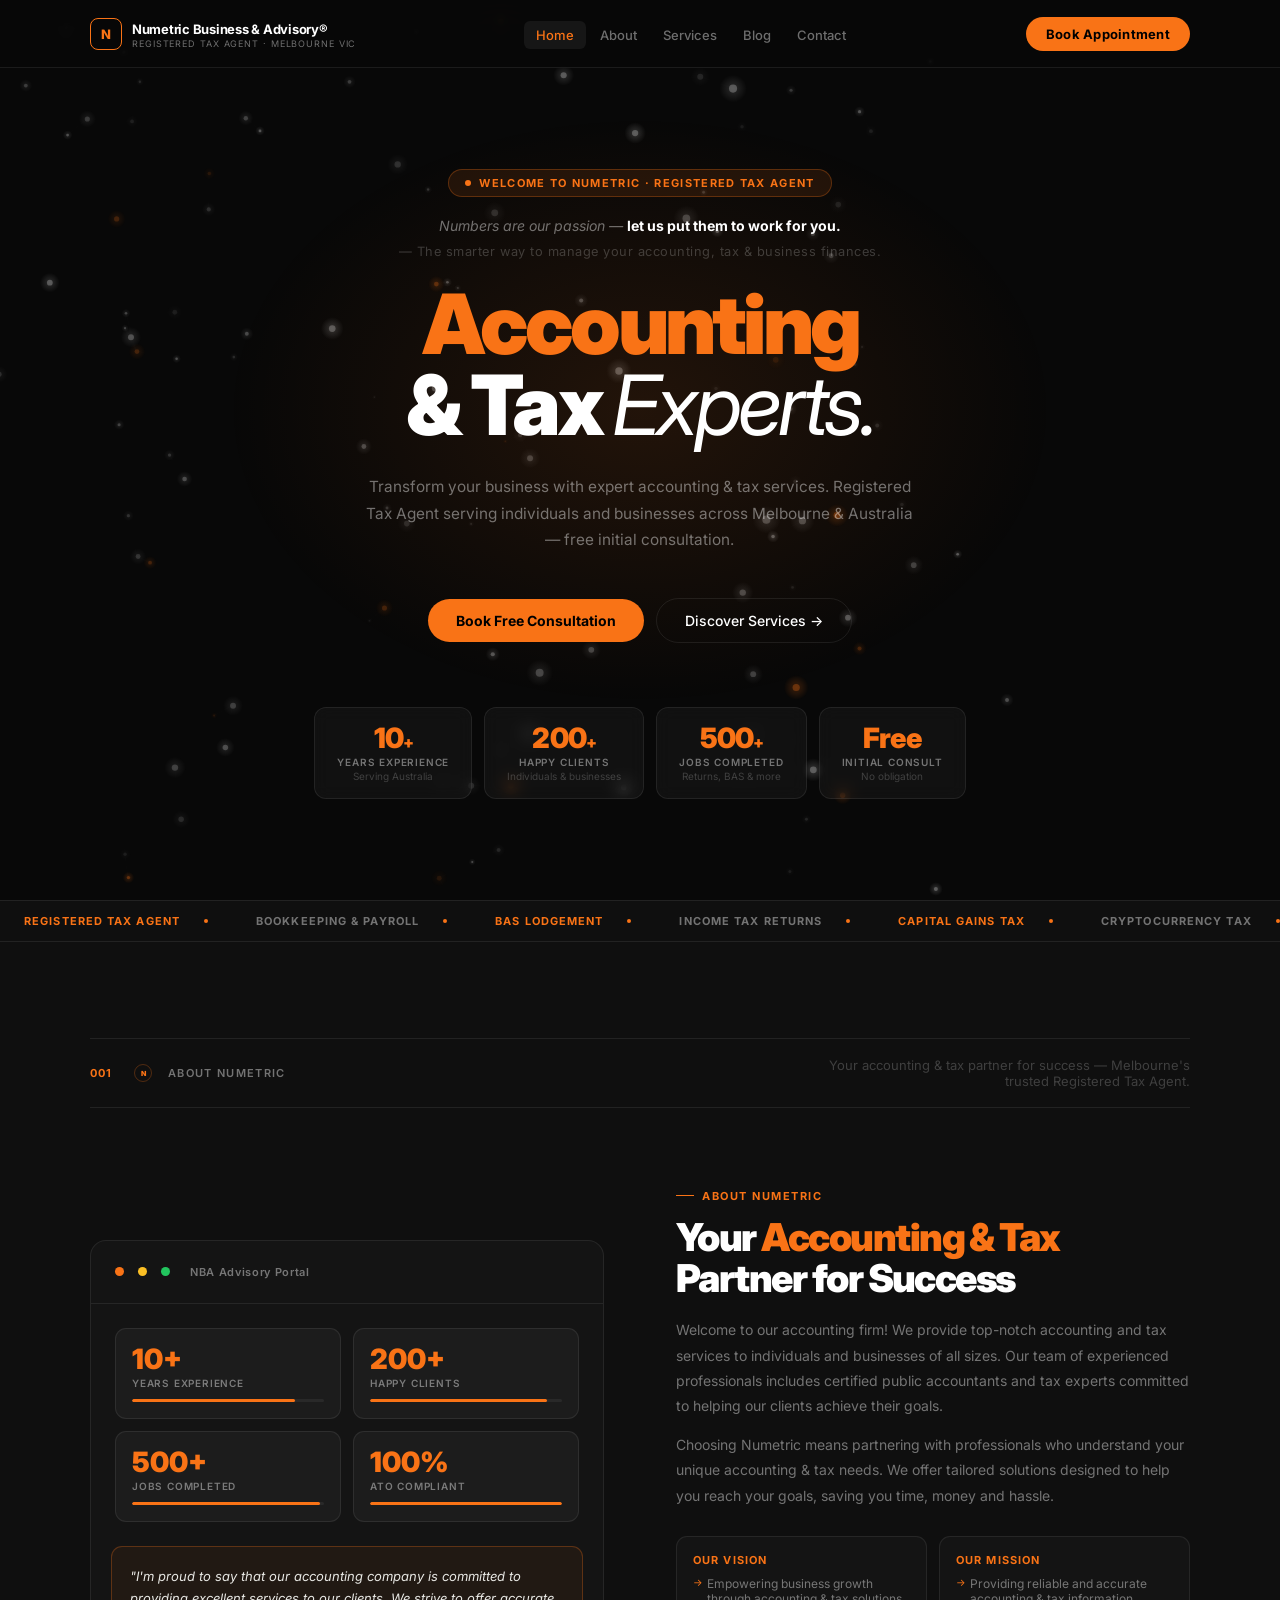
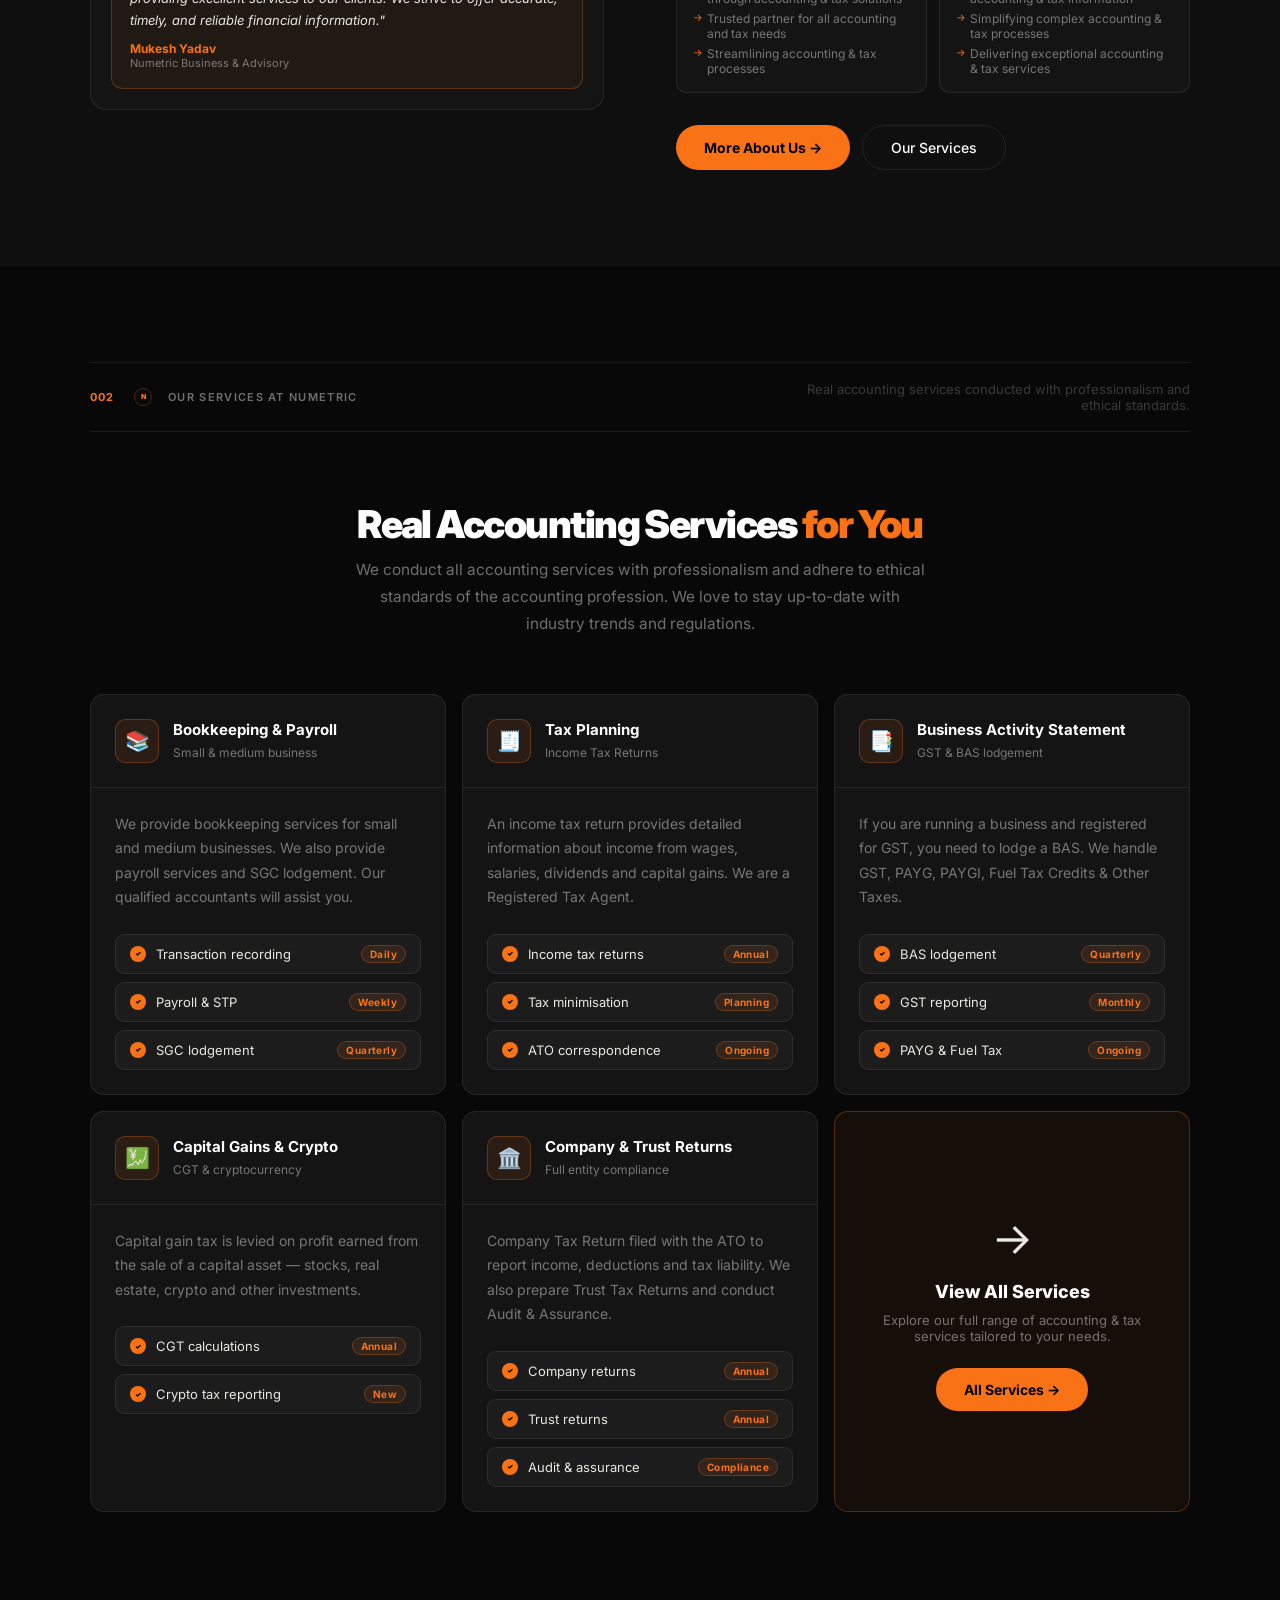
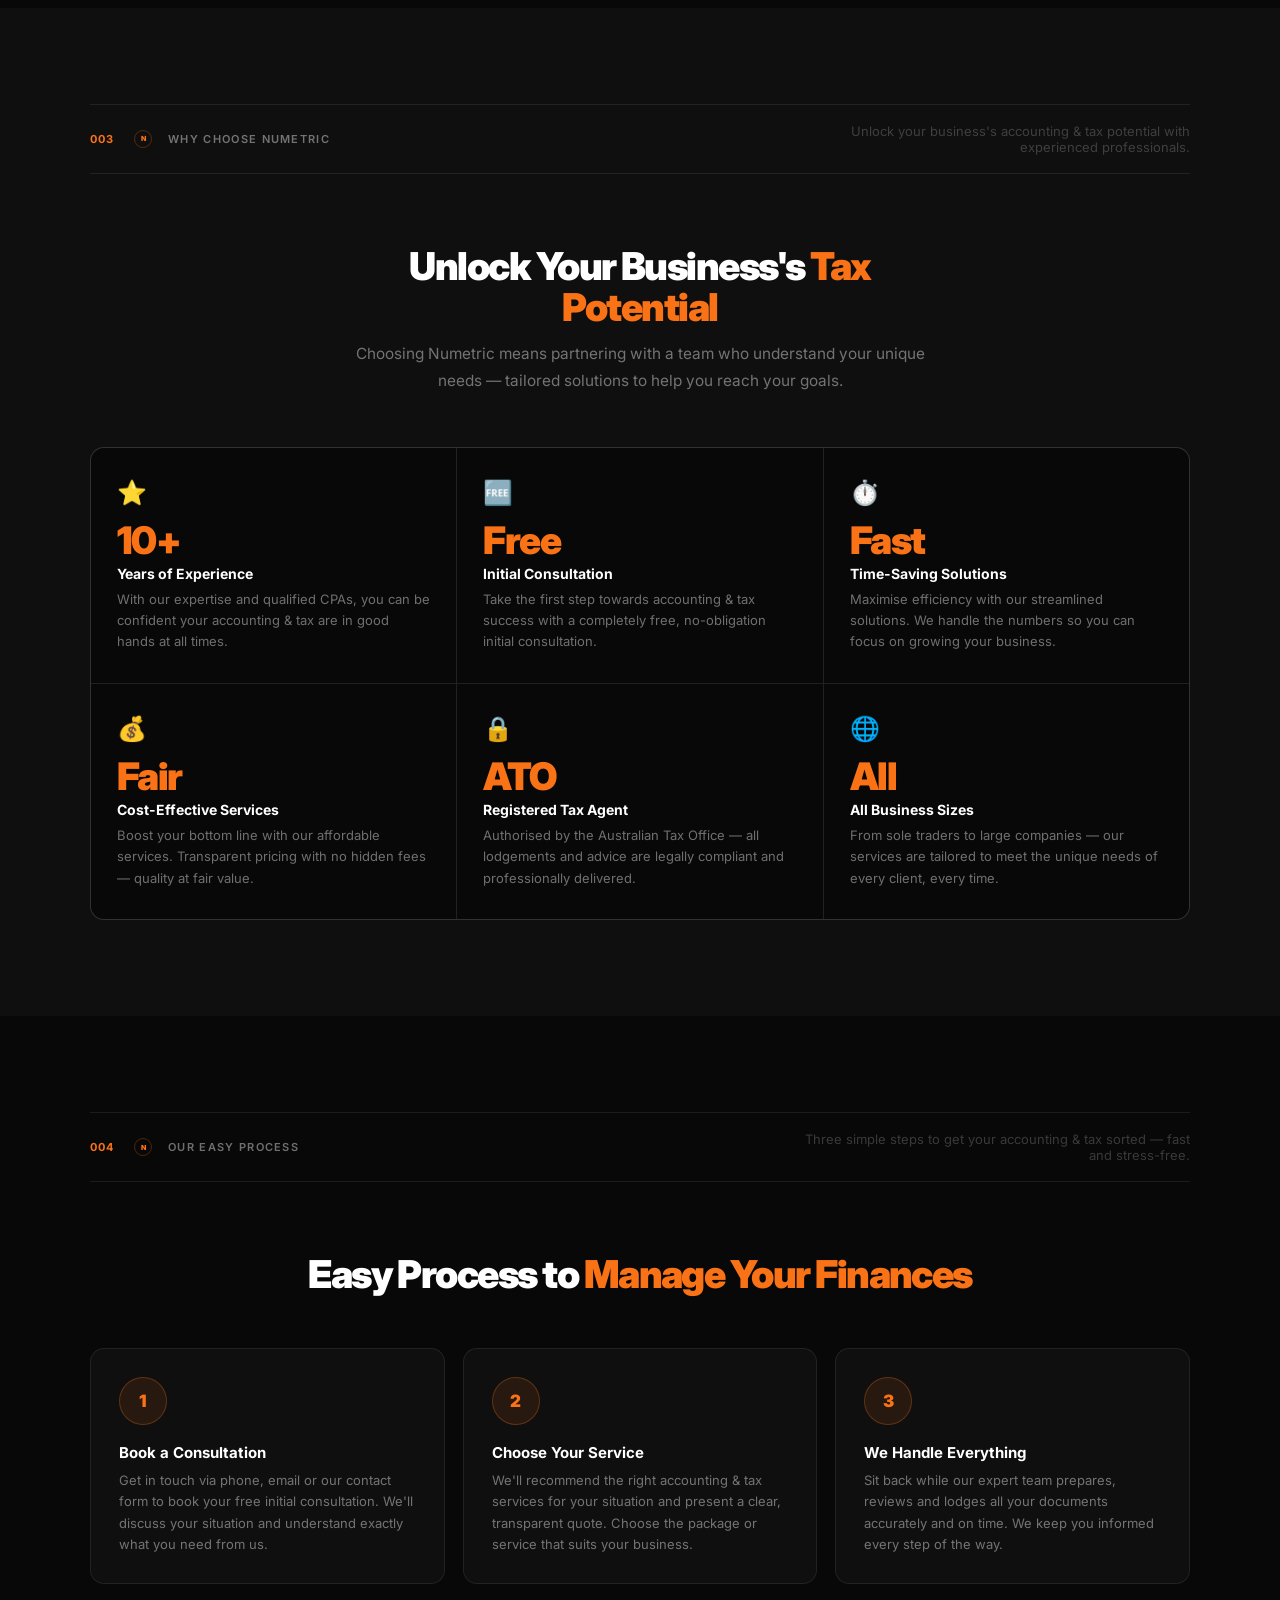
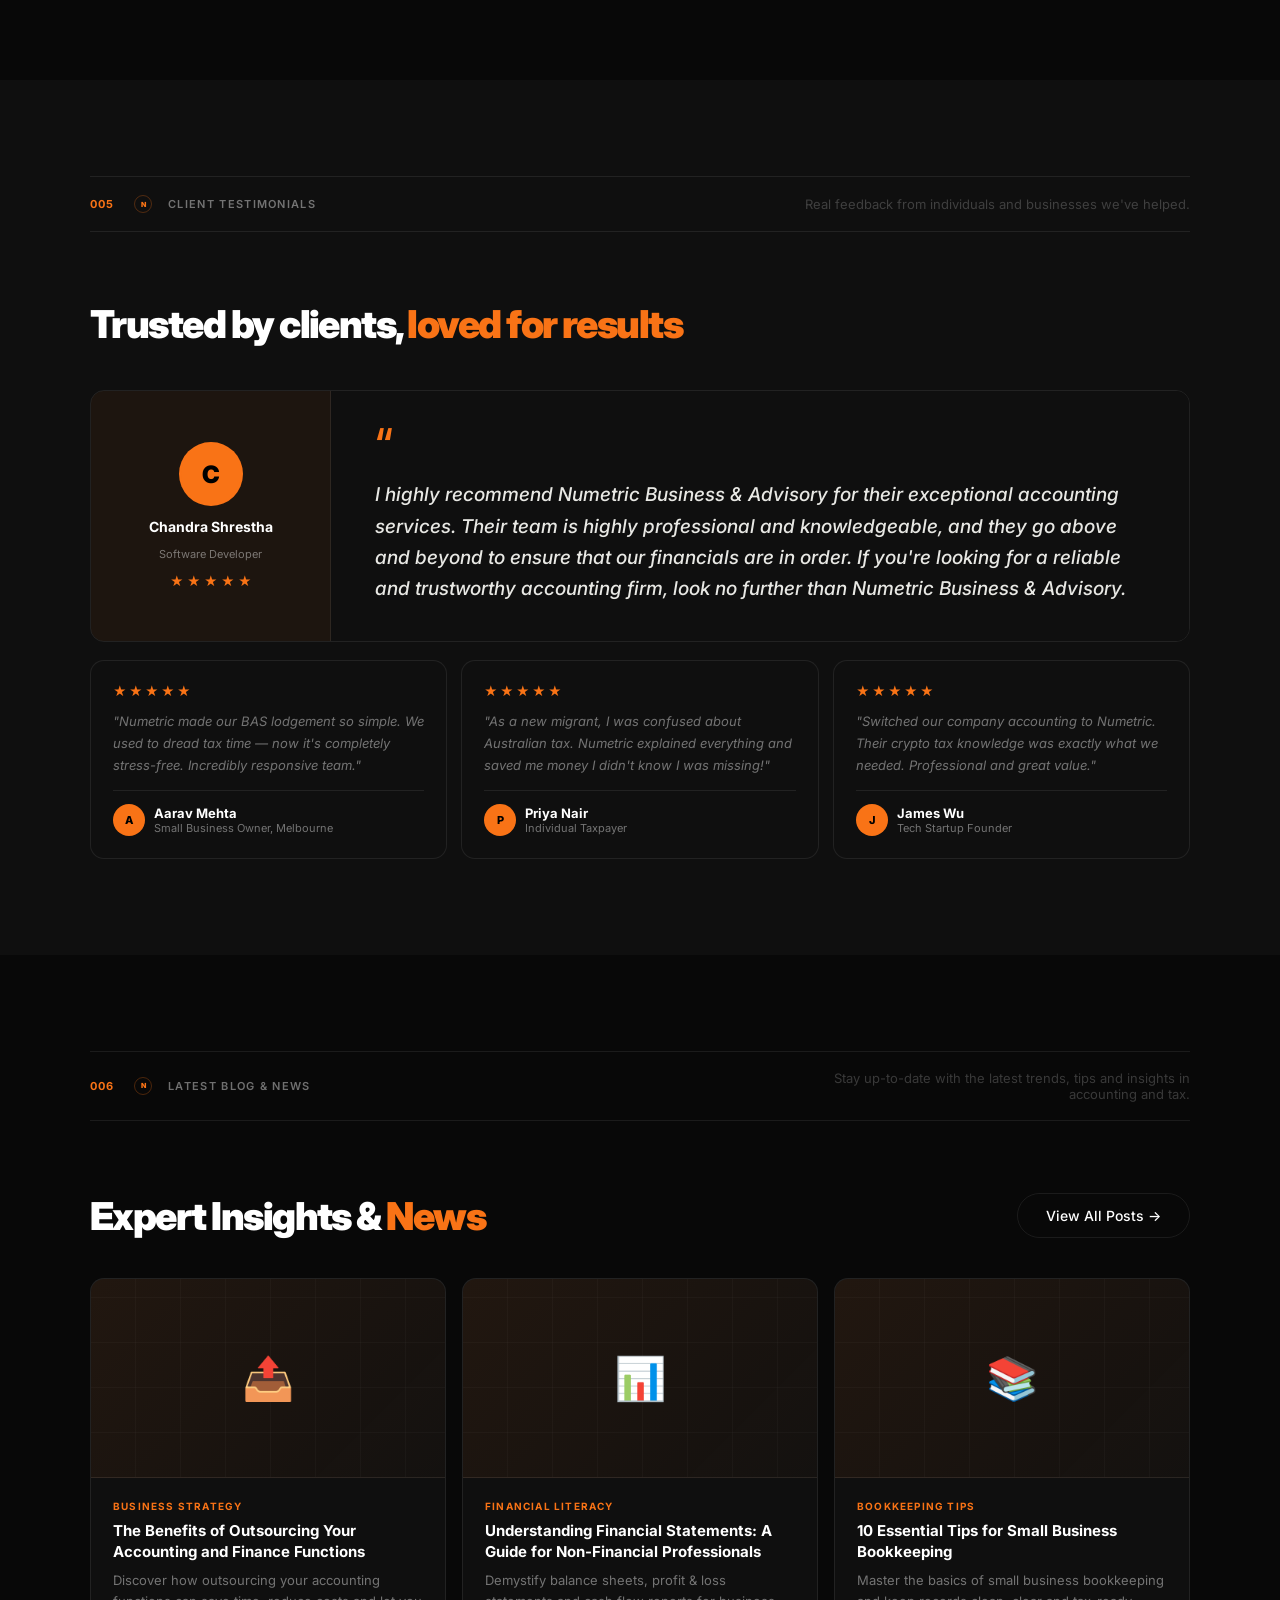
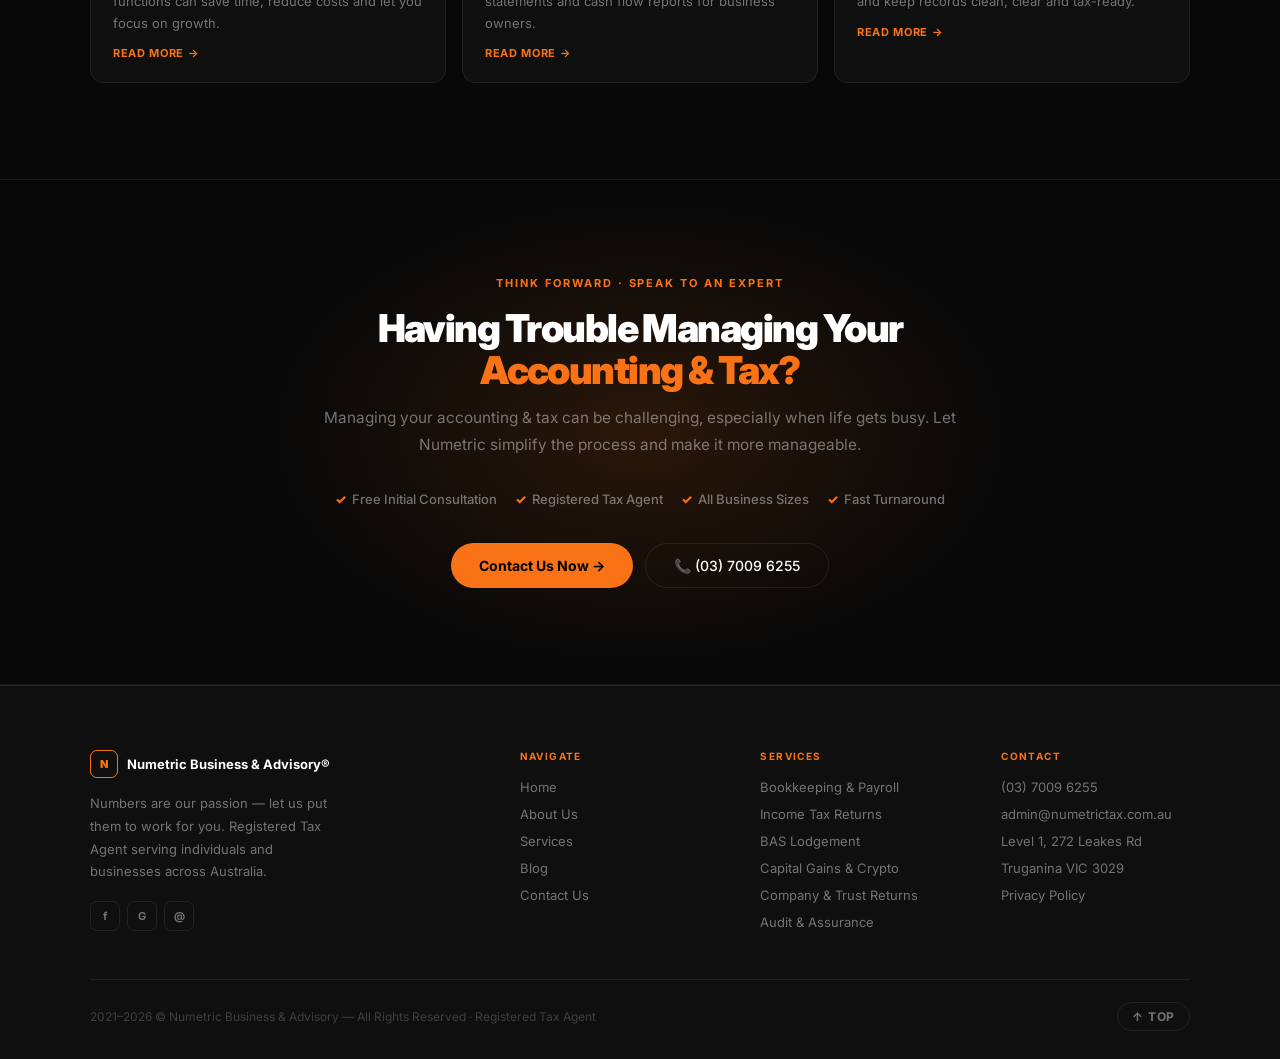
==== index.html @ 1e107b5d "Add files via upload" ====
<!DOCTYPE html>
<html lang="en">
<head>
<meta charset="UTF-8"><meta name="viewport" content="width=device-width, initial-scale=1.0">
<title>NBA — Numetric Business & Advisory | Accounting & Tax Experts Melbourne</title>
<meta name="description" content="Numetric Business & Advisory — Registered Tax Agent providing expert accounting, tax planning, bookkeeping, BAS and more. Free consultation. Truganina VIC.">
<link rel="preconnect" href="https://fonts.googleapis.com">
<link href="https://fonts.googleapis.com/css2?family=Inter:ital,wght@0,300;0,400;0,500;0,600;0,700;0,800;0,900;1,400&display=swap" rel="stylesheet">
<link rel="stylesheet" href="_shared.css">
</head>
<body>
<canvas id="dna"></canvas>

<!-- NAV -->
<nav>
  <div class="nav-w">
    <a href="index.html" class="n-logo">
      <div class="n-mark">N</div>
      <div><span class="n-name">Numetric Business & Advisory®</span><span class="n-sub">Registered Tax Agent · Melbourne VIC</span></div>
    </a>
    <ul class="n-links">
      <li><a href="index.html" class="active">Home</a></li>
      <li><a href="about.html">About</a></li>
      <li><a href="services.html">Services</a></li>
      <li><a href="blog.html">Blog</a></li>
      <li><a href="contact.html">Contact</a></li>
    </ul>
    <a href="contact.html" class="btn-n">Book Appointment</a>
    <button class="hbg" id="hbg" aria-label="Menu"><span></span><span></span><span></span></button>
  </div>
</nav>

<!-- MOBILE NAV -->
<div class="mob" id="mob">
  <button class="mob-x" id="mob-x">✕</button>
  <a href="index.html" onclick="closeMob()">Home</a>
  <a href="about.html" onclick="closeMob()">About</a>
  <a href="services.html" onclick="closeMob()">Services</a>
  <a href="blog.html" onclick="closeMob()">Blog</a>
  <a href="contact.html" onclick="closeMob()">Contact</a>
</div>

<!-- HERO -->
<section style="min-height:100vh;display:flex;flex-direction:column;justify-content:center;padding:calc(var(--nav-h) + 72px) 0 72px;position:relative;overflow:hidden">
  <div style="position:absolute;top:10%;left:50%;transform:translateX(-50%);width:900px;height:640px;background:radial-gradient(ellipse,rgba(249,115,22,.11) 0%,transparent 65%);pointer-events:none;z-index:1"></div>
  <div class="wrap" style="text-align:center;z-index:2">
    <div class="sr" style="margin-bottom:20px">
      <span style="display:inline-flex;align-items:center;gap:8px;background:rgba(249,115,22,.1);border:1px solid var(--border-o);border-radius:999px;padding:6px 16px;font-size:11px;font-weight:700;letter-spacing:.12em;text-transform:uppercase;color:var(--orange)">
        <span style="width:6px;height:6px;border-radius:50%;background:var(--orange);display:block"></span>
        Welcome to Numetric · Registered Tax Agent
      </span>
    </div>
    <p class="sr d1" style="font-size:clamp(13px,1.1vw,16px);color:var(--muted);font-style:italic;margin-bottom:10px">Numbers are our passion —&nbsp;<strong style="color:var(--white);font-style:normal">let us put them to work for you.</strong></p>
    <p class="sr d1" style="font-size:clamp(12px,1vw,14px);color:var(--muted2);margin-bottom:24px;letter-spacing:.04em">— The smarter way to manage your accounting, tax &amp; business finances.</p>
    <h1 class="h1 sr d2" style="margin-bottom:28px">
      <span class="o">Accounting</span><br>
      &amp; Tax <span class="i">Experts.</span>
    </h1>
    <p class="lead sr d3" style="max-width:560px;margin:0 auto 44px">Transform your business with expert accounting &amp; tax services. Registered Tax Agent serving individuals and businesses across Melbourne &amp; Australia — free initial consultation.</p>
    <div class="sr d4" style="display:flex;align-items:center;justify-content:center;gap:12px;flex-wrap:wrap;margin-bottom:64px">
      <a href="contact.html" class="btn-o">Book Free Consultation</a>
      <a href="services.html" class="btn-g">Discover Services →</a>
    </div>
    <!-- stat pills -->
    <div class="sr d5" style="display:flex;justify-content:center;gap:12px;flex-wrap:wrap">
      <div style="background:rgba(255,255,255,.04);border:1px solid var(--border);border-radius:12px;padding:16px 22px;backdrop-filter:blur(8px)">
        <div style="font-size:28px;font-weight:900;color:var(--orange);line-height:1;margin-bottom:4px;letter-spacing:-.03em">10<span style="font-size:16px">+</span></div>
        <div style="font-size:10px;font-weight:600;color:var(--muted);text-transform:uppercase;letter-spacing:.08em">Years Experience</div>
        <div style="font-size:10px;color:var(--muted2);margin-top:2px">Serving Australia</div>
      </div>
      <div style="background:rgba(255,255,255,.04);border:1px solid var(--border);border-radius:12px;padding:16px 22px;backdrop-filter:blur(8px)">
        <div style="font-size:28px;font-weight:900;color:var(--orange);line-height:1;margin-bottom:4px;letter-spacing:-.03em">200<span style="font-size:16px">+</span></div>
        <div style="font-size:10px;font-weight:600;color:var(--muted);text-transform:uppercase;letter-spacing:.08em">Happy Clients</div>
        <div style="font-size:10px;color:var(--muted2);margin-top:2px">Individuals &amp; businesses</div>
      </div>
      <div style="background:rgba(255,255,255,.04);border:1px solid var(--border);border-radius:12px;padding:16px 22px;backdrop-filter:blur(8px)">
        <div style="font-size:28px;font-weight:900;color:var(--orange);line-height:1;margin-bottom:4px;letter-spacing:-.03em">500<span style="font-size:16px">+</span></div>
        <div style="font-size:10px;font-weight:600;color:var(--muted);text-transform:uppercase;letter-spacing:.08em">Jobs Completed</div>
        <div style="font-size:10px;color:var(--muted2);margin-top:2px">Returns, BAS &amp; more</div>
      </div>
      <div style="background:rgba(255,255,255,.04);border:1px solid var(--border);border-radius:12px;padding:16px 22px;backdrop-filter:blur(8px)">
        <div style="font-size:28px;font-weight:900;color:var(--orange);line-height:1;margin-bottom:4px;letter-spacing:-.03em">Free</div>
        <div style="font-size:10px;font-weight:600;color:var(--muted);text-transform:uppercase;letter-spacing:.08em">Initial Consult</div>
        <div style="font-size:10px;color:var(--muted2);margin-top:2px">No obligation</div>
      </div>
    </div>
  </div>
</section>

<!-- TICKER -->
<div class="ticker">
  <div class="t-track">
    <span class="t-item o">Registered Tax Agent<div class="t-dot"></div></span>
    <span class="t-item">Bookkeeping &amp; Payroll<div class="t-dot"></div></span>
    <span class="t-item o">BAS Lodgement<div class="t-dot"></div></span>
    <span class="t-item">Income Tax Returns<div class="t-dot"></div></span>
    <span class="t-item o">Capital Gains Tax<div class="t-dot"></div></span>
    <span class="t-item">Cryptocurrency Tax<div class="t-dot"></div></span>
    <span class="t-item o">Company Returns<div class="t-dot"></div></span>
    <span class="t-item">Trust Returns<div class="t-dot"></div></span>
    <span class="t-item o">Audit &amp; Assurance<div class="t-dot"></div></span>
    <span class="t-item">Free Consultation<div class="t-dot"></div></span>
    <span class="t-item o">Registered Tax Agent<div class="t-dot"></div></span>
    <span class="t-item">Bookkeeping &amp; Payroll<div class="t-dot"></div></span>
    <span class="t-item o">BAS Lodgement<div class="t-dot"></div></span>
    <span class="t-item">Income Tax Returns<div class="t-dot"></div></span>
    <span class="t-item o">Capital Gains Tax<div class="t-dot"></div></span>
    <span class="t-item">Cryptocurrency Tax<div class="t-dot"></div></span>
    <span class="t-item o">Company Returns<div class="t-dot"></div></span>
    <span class="t-item">Trust Returns<div class="t-dot"></div></span>
    <span class="t-item o">Audit &amp; Assurance<div class="t-dot"></div></span>
    <span class="t-item">Free Consultation<div class="t-dot"></div></span>
  </div>
</div>

<!-- ABOUT SNAPSHOT -->
<section id="about" style="background:var(--bg2)">
  <div class="wrap">
    <div class="sdiv sr">
      <span class="sdiv-num">001</span><div class="sdiv-dot"></div>
      <span class="sdiv-t">About Numetric</span>
      <span class="sdiv-s">Your accounting &amp; tax partner for success — Melbourne's trusted Registered Tax Agent.</span>
    </div>
    <div style="display:grid;grid-template-columns:1fr 1fr;gap:72px;align-items:center">
      <!-- visual -->
      <div class="sr-l">
        <div style="background:var(--bg3);border:1px solid var(--border);border-radius:16px;overflow:hidden">
          <div style="padding:24px;border-bottom:1px solid var(--border);display:flex;align-items:center;gap:10px">
            <div style="width:9px;height:9px;border-radius:50%;background:#f97316"></div>
            <div style="width:9px;height:9px;border-radius:50%;background:#fbbf24;margin-left:4px"></div>
            <div style="width:9px;height:9px;border-radius:50%;background:#22c55e;margin-left:4px"></div>
            <span style="font-size:11px;font-weight:600;color:var(--muted);margin-left:10px;letter-spacing:.06em">NBA Advisory Portal</span>
          </div>
          <div style="padding:24px;display:grid;grid-template-columns:1fr 1fr;gap:12px">
            <div style="background:var(--bg4);border:1px solid var(--border);border-radius:11px;padding:16px">
              <div style="font-size:28px;font-weight:900;color:var(--orange);line-height:1;margin-bottom:4px">10+</div>
              <div style="font-size:10px;text-transform:uppercase;letter-spacing:.08em;color:var(--muted);font-weight:600">Years Experience</div>
              <div style="height:3px;background:rgba(255,255,255,.06);border-radius:2px;margin-top:10px;overflow:hidden"><div class="kbar" data-w="85%" style="height:100%;border-radius:2px;background:var(--orange);width:0;transition:width 1.2s var(--ease)"></div></div>
            </div>
            <div style="background:var(--bg4);border:1px solid var(--border);border-radius:11px;padding:16px">
              <div style="font-size:28px;font-weight:900;color:var(--orange);line-height:1;margin-bottom:4px">200+</div>
              <div style="font-size:10px;text-transform:uppercase;letter-spacing:.08em;color:var(--muted);font-weight:600">Happy Clients</div>
              <div style="height:3px;background:rgba(255,255,255,.06);border-radius:2px;margin-top:10px;overflow:hidden"><div class="kbar" data-w="92%" style="height:100%;border-radius:2px;background:var(--orange);width:0;transition:width 1.2s var(--ease)"></div></div>
            </div>
            <div style="background:var(--bg4);border:1px solid var(--border);border-radius:11px;padding:16px">
              <div style="font-size:28px;font-weight:900;color:var(--orange);line-height:1;margin-bottom:4px">500+</div>
              <div style="font-size:10px;text-transform:uppercase;letter-spacing:.08em;color:var(--muted);font-weight:600">Jobs Completed</div>
              <div style="height:3px;background:rgba(255,255,255,.06);border-radius:2px;margin-top:10px;overflow:hidden"><div class="kbar" data-w="98%" style="height:100%;border-radius:2px;background:var(--orange);width:0;transition:width 1.2s var(--ease)"></div></div>
            </div>
            <div style="background:var(--bg4);border:1px solid var(--border);border-radius:11px;padding:16px">
              <div style="font-size:28px;font-weight:900;color:var(--orange);line-height:1;margin-bottom:4px">100%</div>
              <div style="font-size:10px;text-transform:uppercase;letter-spacing:.08em;color:var(--muted);font-weight:600">ATO Compliant</div>
              <div style="height:3px;background:rgba(255,255,255,.06);border-radius:2px;margin-top:10px;overflow:hidden"><div class="kbar" data-w="100%" style="height:100%;border-radius:2px;background:var(--orange);width:0;transition:width 1.2s var(--ease)"></div></div>
            </div>
          </div>
          <div style="margin:0 20px 20px;background:rgba(249,115,22,.06);border:1px solid var(--border-o);border-radius:11px;padding:18px">
            <p style="font-size:13px;line-height:1.7;color:var(--off);font-style:italic;margin-bottom:10px">"I'm proud to say that our accounting company is committed to providing excellent services to our clients. We strive to offer accurate, timely, and reliable financial information."</p>
            <div style="font-size:12px;font-weight:700;color:var(--orange)">Mukesh Yadav</div>
            <div style="font-size:11px;color:var(--muted)">Numetric Business &amp; Advisory</div>
          </div>
        </div>
      </div>
      <!-- text -->
      <div class="sr-r">
        <span class="ey">About Numetric</span>
        <h2 class="h2" style="margin-bottom:18px">Your <span class="o">Accounting &amp; Tax</span> Partner for Success</h2>
        <p class="body-t" style="margin-bottom:14px">Welcome to our accounting firm! We provide top-notch accounting and tax services to individuals and businesses of all sizes. Our team of experienced professionals includes certified public accountants and tax experts committed to helping our clients achieve their goals.</p>
        <p class="body-t" style="margin-bottom:28px">Choosing Numetric means partnering with professionals who understand your unique accounting &amp; tax needs. We offer tailored solutions designed to help you reach your goals, saving you time, money and hassle.</p>
        <div style="display:grid;grid-template-columns:1fr 1fr;gap:12px;margin-bottom:32px">
          <div style="background:var(--bg3);border:1px solid var(--border);border-radius:11px;padding:16px;transition:border-color .2s" onmouseover="this.style.borderColor='var(--border-o)'" onmouseout="this.style.borderColor='var(--border)'">
            <div style="font-size:11px;font-weight:700;color:var(--orange);text-transform:uppercase;letter-spacing:.1em;margin-bottom:9px">Our Vision</div>
            <ul style="list-style:none;display:flex;flex-direction:column;gap:5px">
              <li style="font-size:12px;color:var(--muted);padding-left:14px;position:relative">
                <span style="position:absolute;left:0;color:var(--orange);font-size:10px">→</span>Empowering business growth through accounting &amp; tax solutions
              </li>
              <li style="font-size:12px;color:var(--muted);padding-left:14px;position:relative">
                <span style="position:absolute;left:0;color:var(--orange);font-size:10px">→</span>Trusted partner for all accounting and tax needs
              </li>
              <li style="font-size:12px;color:var(--muted);padding-left:14px;position:relative">
                <span style="position:absolute;left:0;color:var(--orange);font-size:10px">→</span>Streamlining accounting &amp; tax processes
              </li>
            </ul>
          </div>
          <div style="background:var(--bg3);border:1px solid var(--border);border-radius:11px;padding:16px;transition:border-color .2s" onmouseover="this.style.borderColor='var(--border-o)'" onmouseout="this.style.borderColor='var(--border)'">
            <div style="font-size:11px;font-weight:700;color:var(--orange);text-transform:uppercase;letter-spacing:.1em;margin-bottom:9px">Our Mission</div>
            <ul style="list-style:none;display:flex;flex-direction:column;gap:5px">
              <li style="font-size:12px;color:var(--muted);padding-left:14px;position:relative">
                <span style="position:absolute;left:0;color:var(--orange);font-size:10px">→</span>Providing reliable and accurate accounting &amp; tax information
              </li>
              <li style="font-size:12px;color:var(--muted);padding-left:14px;position:relative">
                <span style="position:absolute;left:0;color:var(--orange);font-size:10px">→</span>Simplifying complex accounting &amp; tax processes
              </li>
              <li style="font-size:12px;color:var(--muted);padding-left:14px;position:relative">
                <span style="position:absolute;left:0;color:var(--orange);font-size:10px">→</span>Delivering exceptional accounting &amp; tax services
              </li>
            </ul>
          </div>
        </div>
        <div style="display:flex;gap:12px;flex-wrap:wrap">
          <a href="about.html" class="btn-o">More About Us →</a>
          <a href="services.html" class="btn-g">Our Services</a>
        </div>
      </div>
    </div>
  </div>
</section>

<!-- SERVICES SNAPSHOT -->
<section id="services">
  <div class="wrap">
    <div class="sdiv sr">
      <span class="sdiv-num">002</span><div class="sdiv-dot"></div>
      <span class="sdiv-t">Our Services at Numetric</span>
      <span class="sdiv-s">Real accounting services conducted with professionalism and ethical standards.</span>
    </div>
    <div style="text-align:center;margin-bottom:56px">
      <h2 class="h2 sr" style="margin-bottom:12px">Real Accounting Services <span class="o">for You</span></h2>
      <p class="lead sr d1" style="max-width:580px;margin:0 auto">We conduct all accounting services with professionalism and adhere to ethical standards of the accounting profession. We love to stay up-to-date with industry trends and regulations.</p>
    </div>
    <div style="display:grid;grid-template-columns:repeat(3,1fr);gap:16px">
      <div class="svc-card sr d1">
        <div class="svc-head"><div class="svc-icon">📚</div><div class="svc-htext"><h3>Bookkeeping &amp; Payroll</h3><span>Small &amp; medium business</span></div></div>
        <div class="svc-body-p">We provide bookkeeping services for small and medium businesses. We also provide payroll services and SGC lodgement. Our qualified accountants will assist you.</div>
        <div class="svc-items-p">
          <div class="si"><div class="si-chk">✓</div>Transaction recording<span class="si-tag">Daily</span></div>
          <div class="si"><div class="si-chk">✓</div>Payroll &amp; STP<span class="si-tag">Weekly</span></div>
          <div class="si"><div class="si-chk">✓</div>SGC lodgement<span class="si-tag">Quarterly</span></div>
        </div>
      </div>
      <div class="svc-card sr d2">
        <div class="svc-head"><div class="svc-icon">🧾</div><div class="svc-htext"><h3>Tax Planning</h3><span>Income Tax Returns</span></div></div>
        <div class="svc-body-p">An income tax return provides detailed information about income from wages, salaries, dividends and capital gains. We are a Registered Tax Agent.</div>
        <div class="svc-items-p">
          <div class="si"><div class="si-chk">✓</div>Income tax returns<span class="si-tag">Annual</span></div>
          <div class="si"><div class="si-chk">✓</div>Tax minimisation<span class="si-tag">Planning</span></div>
          <div class="si"><div class="si-chk">✓</div>ATO correspondence<span class="si-tag">Ongoing</span></div>
        </div>
      </div>
      <div class="svc-card sr d3">
        <div class="svc-head"><div class="svc-icon">📑</div><div class="svc-htext"><h3>Business Activity Statement</h3><span>GST &amp; BAS lodgement</span></div></div>
        <div class="svc-body-p">If you are running a business and registered for GST, you need to lodge a BAS. We handle GST, PAYG, PAYGI, Fuel Tax Credits &amp; Other Taxes.</div>
        <div class="svc-items-p">
          <div class="si"><div class="si-chk">✓</div>BAS lodgement<span class="si-tag">Quarterly</span></div>
          <div class="si"><div class="si-chk">✓</div>GST reporting<span class="si-tag">Monthly</span></div>
          <div class="si"><div class="si-chk">✓</div>PAYG &amp; Fuel Tax<span class="si-tag">Ongoing</span></div>
        </div>
      </div>
      <div class="svc-card sr d1">
        <div class="svc-head"><div class="svc-icon">💹</div><div class="svc-htext"><h3>Capital Gains &amp; Crypto</h3><span>CGT &amp; cryptocurrency</span></div></div>
        <div class="svc-body-p">Capital gain tax is levied on profit earned from the sale of a capital asset — stocks, real estate, crypto and other investments.</div>
        <div class="svc-items-p">
          <div class="si"><div class="si-chk">✓</div>CGT calculations<span class="si-tag">Annual</span></div>
          <div class="si"><div class="si-chk">✓</div>Crypto tax reporting<span class="si-tag">New</span></div>
        </div>
      </div>
      <div class="svc-card sr d2">
        <div class="svc-head"><div class="svc-icon">🏛️</div><div class="svc-htext"><h3>Company &amp; Trust Returns</h3><span>Full entity compliance</span></div></div>
        <div class="svc-body-p">Company Tax Return filed with the ATO to report income, deductions and tax liability. We also prepare Trust Tax Returns and conduct Audit &amp; Assurance.</div>
        <div class="svc-items-p">
          <div class="si"><div class="si-chk">✓</div>Company returns<span class="si-tag">Annual</span></div>
          <div class="si"><div class="si-chk">✓</div>Trust returns<span class="si-tag">Annual</span></div>
          <div class="si"><div class="si-chk">✓</div>Audit &amp; assurance<span class="si-tag">Compliance</span></div>
        </div>
      </div>
      <div class="svc-card sr d3" style="display:flex;flex-direction:column;align-items:center;justify-content:center;padding:36px;text-align:center;background:rgba(249,115,22,.06);border-color:var(--border-o)">
        <div style="font-size:44px;margin-bottom:16px">→</div>
        <h3 style="font-size:18px;font-weight:800;color:var(--white);margin-bottom:10px">View All Services</h3>
        <p style="font-size:13px;color:var(--muted);margin-bottom:24px">Explore our full range of accounting &amp; tax services tailored to your needs.</p>
        <a href="services.html" class="btn-o">All Services →</a>
      </div>
    </div>
  </div>
</section>

<!-- WHY CHOOSE -->
<section style="background:var(--bg2)">
  <div class="wrap">
    <div class="sdiv sr">
      <span class="sdiv-num">003</span><div class="sdiv-dot"></div>
      <span class="sdiv-t">Why Choose Numetric</span>
      <span class="sdiv-s">Unlock your business's accounting &amp; tax potential with experienced professionals.</span>
    </div>
    <div style="text-align:center;max-width:600px;margin:0 auto 52px">
      <h2 class="h2 sr" style="margin-bottom:12px">Unlock Your Business's <span class="o">Tax Potential</span></h2>
      <p class="lead sr d1">Choosing Numetric means partnering with a team who understand your unique needs — tailored solutions to help you reach your goals.</p>
    </div>
    <div class="why-grid">
      <div class="wc sr d1"><span style="font-size:24px;display:block;margin-bottom:14px">⭐</span><div class="wc-num">10+</div><div class="wc-title">Years of Experience</div><p class="wc-body">With our expertise and qualified CPAs, you can be confident your accounting &amp; tax are in good hands at all times.</p></div>
      <div class="wc sr d2"><span style="font-size:24px;display:block;margin-bottom:14px">🆓</span><div class="wc-num">Free</div><div class="wc-title">Initial Consultation</div><p class="wc-body">Take the first step towards accounting &amp; tax success with a completely free, no-obligation initial consultation.</p></div>
      <div class="wc sr d3"><span style="font-size:24px;display:block;margin-bottom:14px">⏱️</span><div class="wc-num">Fast</div><div class="wc-title">Time-Saving Solutions</div><p class="wc-body">Maximise efficiency with our streamlined solutions. We handle the numbers so you can focus on growing your business.</p></div>
      <div class="wc sr d4"><span style="font-size:24px;display:block;margin-bottom:14px">💰</span><div class="wc-num">Fair</div><div class="wc-title">Cost-Effective Services</div><p class="wc-body">Boost your bottom line with our affordable services. Transparent pricing with no hidden fees — quality at fair value.</p></div>
      <div class="wc sr d5"><span style="font-size:24px;display:block;margin-bottom:14px">🔒</span><div class="wc-num">ATO</div><div class="wc-title">Registered Tax Agent</div><p class="wc-body">Authorised by the Australian Tax Office — all lodgements and advice are legally compliant and professionally delivered.</p></div>
      <div class="wc sr d6"><span style="font-size:24px;display:block;margin-bottom:14px">🌐</span><div class="wc-num">All</div><div class="wc-title">All Business Sizes</div><p class="wc-body">From sole traders to large companies — our services are tailored to meet the unique needs of every client, every time.</p></div>
    </div>
  </div>
</section>

<!-- PROCESS -->
<section>
  <div class="wrap">
    <div class="sdiv sr">
      <span class="sdiv-num">004</span><div class="sdiv-dot"></div>
      <span class="sdiv-t">Our Easy Process</span>
      <span class="sdiv-s">Three simple steps to get your accounting &amp; tax sorted — fast and stress-free.</span>
    </div>
    <div style="text-align:center;margin-bottom:52px">
      <h2 class="h2 sr" style="margin-bottom:12px">Easy Process to <span class="o">Manage Your Finances</span></h2>
    </div>
    <div class="proc-grid">
      <div class="pc sr d1"><div class="pc-num">1</div><div class="pc-title">Book a Consultation</div><p class="pc-body">Get in touch via phone, email or our contact form to book your free initial consultation. We'll discuss your situation and understand exactly what you need from us.</p></div>
      <div class="pc sr d2"><div class="pc-num">2</div><div class="pc-title">Choose Your Service</div><p class="pc-body">We'll recommend the right accounting &amp; tax services for your situation and present a clear, transparent quote. Choose the package or service that suits your business.</p></div>
      <div class="pc sr d3"><div class="pc-num">3</div><div class="pc-title">We Handle Everything</div><p class="pc-body">Sit back while our expert team prepares, reviews and lodges all your documents accurately and on time. We keep you informed every step of the way.</p></div>
    </div>
  </div>
</section>

<!-- TESTIMONIALS -->
<section style="background:var(--bg2)">
  <div class="wrap">
    <div class="sdiv sr">
      <span class="sdiv-num">005</span><div class="sdiv-dot"></div>
      <span class="sdiv-t">Client Testimonials</span>
      <span class="sdiv-s">Real feedback from individuals and businesses we've helped.</span>
    </div>
    <h2 class="h2 sr" style="margin-bottom:44px">Trusted by clients, <span class="o">loved for results</span></h2>
    <div class="testi-feat sr">
      <div class="tf-side">
        <div class="tf-av">C</div>
        <div class="tf-name">Chandra Shrestha</div>
        <div class="tf-role">Software Developer</div>
        <div class="tf-stars"><span class="ts">★</span><span class="ts">★</span><span class="ts">★</span><span class="ts">★</span><span class="ts">★</span></div>
      </div>
      <div class="tf-body">
        <p class="tf-q">I highly recommend Numetric Business &amp; Advisory for their exceptional accounting services. Their team is highly professional and knowledgeable, and they go above and beyond to ensure that our financials are in order. If you're looking for a reliable and trustworthy accounting firm, look no further than Numetric Business &amp; Advisory.</p>
      </div>
    </div>
    <div class="tc-grid">
      <div class="tc sr d1"><div class="tc-stars"><span class="ts">★</span><span class="ts">★</span><span class="ts">★</span><span class="ts">★</span><span class="ts">★</span></div><p class="tc-q">"Numetric made our BAS lodgement so simple. We used to dread tax time — now it's completely stress-free. Incredibly responsive team."</p><div class="tc-auth"><div class="tc-av">A</div><div><div class="tc-name">Aarav Mehta</div><div class="tc-role">Small Business Owner, Melbourne</div></div></div></div>
      <div class="tc sr d2"><div class="tc-stars"><span class="ts">★</span><span class="ts">★</span><span class="ts">★</span><span class="ts">★</span><span class="ts">★</span></div><p class="tc-q">"As a new migrant, I was confused about Australian tax. Numetric explained everything and saved me money I didn't know I was missing!"</p><div class="tc-auth"><div class="tc-av">P</div><div><div class="tc-name">Priya Nair</div><div class="tc-role">Individual Taxpayer</div></div></div></div>
      <div class="tc sr d3"><div class="tc-stars"><span class="ts">★</span><span class="ts">★</span><span class="ts">★</span><span class="ts">★</span><span class="ts">★</span></div><p class="tc-q">"Switched our company accounting to Numetric. Their crypto tax knowledge was exactly what we needed. Professional and great value."</p><div class="tc-auth"><div class="tc-av">J</div><div><div class="tc-name">James Wu</div><div class="tc-role">Tech Startup Founder</div></div></div></div>
    </div>
  </div>
</section>

<!-- BLOG PREVIEW -->
<section>
  <div class="wrap">
    <div class="sdiv sr">
      <span class="sdiv-num">006</span><div class="sdiv-dot"></div>
      <span class="sdiv-t">Latest Blog &amp; News</span>
      <span class="sdiv-s">Stay up-to-date with the latest trends, tips and insights in accounting and tax.</span>
    </div>
    <div style="display:flex;justify-content:space-between;align-items:flex-end;margin-bottom:40px;flex-wrap:wrap;gap:16px">
      <h2 class="h2 sr" style="max-width:460px">Expert Insights &amp; <span class="o">News</span></h2>
      <a href="blog.html" class="btn-g sr d1">View All Posts →</a>
    </div>
    <div style="display:grid;grid-template-columns:repeat(3,1fr);gap:16px">
      <a href="https://numetrictax.com.au/the-benefits-of-outsourcing-your-accounting-and-finance-functions/" target="_blank" class="bc sr d1">
        <div class="bc-img"><span style="position:relative;z-index:1">📤</span></div>
        <div class="bc-body"><span class="bc-cat">Business Strategy</span><div class="bc-title">The Benefits of Outsourcing Your Accounting and Finance Functions</div><p class="bc-excerpt">Discover how outsourcing your accounting functions can save time, reduce costs and let you focus on growth.</p><div class="bc-link">Read more →</div></div>
      </a>
      <a href="https://numetrictax.com.au/understanding-financial-statements-a-guide-for-non-financial-professionals/" target="_blank" class="bc sr d2">
        <div class="bc-img"><span style="position:relative;z-index:1">📊</span></div>
        <div class="bc-body"><span class="bc-cat">Financial Literacy</span><div class="bc-title">Understanding Financial Statements: A Guide for Non-Financial Professionals</div><p class="bc-excerpt">Demystify balance sheets, profit &amp; loss statements and cash flow reports for business owners.</p><div class="bc-link">Read more →</div></div>
      </a>
      <a href="https://numetrictax.com.au/10-essential-tips-for-small-business-bookkeeping/" target="_blank" class="bc sr d3">
        <div class="bc-img"><span style="position:relative;z-index:1">📚</span></div>
        <div class="bc-body"><span class="bc-cat">Bookkeeping Tips</span><div class="bc-title">10 Essential Tips for Small Business Bookkeeping</div><p class="bc-excerpt">Master the basics of small business bookkeeping and keep records clean, clear and tax-ready.</p><div class="bc-link">Read more →</div></div>
      </a>
    </div>
  </div>
</section>

<!-- CTA BAND -->
<div class="cta-band">
  <div class="cta-in">
    <span class="cta-lbl sr">Think Forward · Speak to an Expert</span>
    <h2 class="h2 sr d1" style="margin-bottom:14px">Having Trouble Managing Your <span class="o">Accounting &amp; Tax?</span></h2>
    <p class="lead sr d2" style="margin-bottom:32px">Managing your accounting &amp; tax can be challenging, especially when life gets busy. Let Numetric simplify the process and make it more manageable.</p>
    <div class="cta-checks sr d3">
      <span class="cta-chk">Free Initial Consultation</span>
      <span class="cta-chk">Registered Tax Agent</span>
      <span class="cta-chk">All Business Sizes</span>
      <span class="cta-chk">Fast Turnaround</span>
    </div>
    <div class="cta-btns sr d4">
      <a href="contact.html" class="btn-o">Contact Us Now →</a>
      <a href="tel:0370096255" class="btn-g">📞 (03) 7009 6255</a>
    </div>
  </div>
</div>

<!-- FOOTER -->
<footer>
  <div class="ft-inner">
    <div class="ft-top">
      <div>
        <div class="ft-brand-row"><div class="ft-mark">N</div><div class="ft-name">Numetric Business &amp; Advisory®</div></div>
        <p class="ft-tag">Numbers are our passion — let us put them to work for you. Registered Tax Agent serving individuals and businesses across Australia.</p>
        <div class="ft-socs">
          <a href="https://facebook.com" target="_blank" class="ft-soc">f</a>
          <a href="https://google.com" target="_blank" class="ft-soc">G</a>
          <a href="mailto:admin@numetrictax.com.au" class="ft-soc">@</a>
        </div>
      </div>
      <div class="ft-col"><h5>Navigate</h5><ul>
        <li><a href="index.html">Home</a></li>
        <li><a href="about.html">About Us</a></li>
        <li><a href="services.html">Services</a></li>
        <li><a href="blog.html">Blog</a></li>
        <li><a href="contact.html">Contact Us</a></li>
      </ul></div>
      <div class="ft-col"><h5>Services</h5><ul>
        <li><a href="services.html">Bookkeeping &amp; Payroll</a></li>
        <li><a href="services.html">Income Tax Returns</a></li>
        <li><a href="services.html">BAS Lodgement</a></li>
        <li><a href="services.html">Capital Gains &amp; Crypto</a></li>
        <li><a href="services.html">Company &amp; Trust Returns</a></li>
        <li><a href="services.html">Audit &amp; Assurance</a></li>
      </ul></div>
      <div class="ft-col"><h5>Contact</h5><ul>
        <li><a href="tel:0370096255">(03) 7009 6255</a></li>
        <li><a href="mailto:admin@numetrictax.com.au">admin@numetrictax.com.au</a></li>
        <li><a href="#">Level 1, 272 Leakes Rd</a></li>
        <li><a href="#">Truganina VIC 3029</a></li>
        <li><a href="https://numetrictax.com.au/privacy-policy/" target="_blank">Privacy Policy</a></li>
      </ul></div>
    </div>
    <div class="ft-bot">
      <span class="ft-copy">2021–2026 © Numetric Business &amp; Advisory — All Rights Reserved · Registered Tax Agent</span>
      <a href="#" class="ft-top-btn">↑ TOP</a>
    </div>
  </div>
</footer>

<script src="_shared.js"></script>
</body>
</html>
---- _shared.css ----
/* ── PLATFORM® DESIGN SYSTEM ── NBA Numetric ── */
*,*::before,*::after{box-sizing:border-box;margin:0;padding:0}
html{scroll-behavior:smooth}

:root{
  --bg:#080808; --bg2:#0f0f0f; --bg3:#141414; --bg4:#1c1c1c;
  --white:#ffffff; --off:#e8e8e4;
  --orange:#f97316; --orange2:#fb923c; --orange-dk:#ea6c0a;
  --border:rgba(255,255,255,.08); --border-o:rgba(249,115,22,.28);
  --muted:rgba(255,255,255,.42); --muted2:rgba(255,255,255,.2);
  --max:1260px; --pad:80px; --nav-h:68px;
  --ease:cubic-bezier(.25,.46,.45,.94);
}

body{font-family:'Inter',system-ui,sans-serif;background:var(--bg);color:var(--off);overflow-x:hidden;-webkit-font-smoothing:antialiased}
#dna{position:fixed;inset:0;z-index:0;pointer-events:none;opacity:.5}
.wrap{max-width:var(--max);margin:0 auto;padding:0 var(--pad);position:relative;z-index:2}
section{padding:96px 0;position:relative}

/* NAV */
nav{position:fixed;top:0;left:0;right:0;z-index:1000;height:var(--nav-h);background:rgba(8,8,8,.8);backdrop-filter:blur(20px);border-bottom:1px solid var(--border);display:flex;align-items:center}
.nav-w{max-width:var(--max);margin:0 auto;padding:0 var(--pad);display:flex;align-items:center;justify-content:space-between;width:100%;gap:24px}
.n-logo{display:flex;align-items:center;gap:10px;text-decoration:none;flex-shrink:0}
.n-mark{width:32px;height:32px;border:1.5px solid var(--orange);border-radius:8px;display:flex;align-items:center;justify-content:center;font-size:13px;font-weight:800;color:var(--orange);flex-shrink:0}
.n-name{font-size:13px;font-weight:700;color:var(--white);letter-spacing:-.02em;line-height:1.2}
.n-sub{font-size:9px;color:var(--muted);display:block;letter-spacing:.1em;text-transform:uppercase}
.n-links{display:flex;align-items:center;gap:2px;list-style:none}
.n-links a{font-size:13px;font-weight:500;color:var(--muted);text-decoration:none;padding:6px 12px;border-radius:6px;transition:color .18s,background .18s}
.n-links a:hover,.n-links a.active{color:var(--white);background:rgba(255,255,255,.06)}
.n-links a.active{color:var(--orange)}
.btn-n{background:var(--orange);color:#000;padding:9px 20px;border-radius:999px;font-size:13px;font-weight:700;text-decoration:none;transition:background .2s,transform .15s;flex-shrink:0;letter-spacing:.02em}
.btn-n:hover{background:var(--orange2);transform:translateY(-1px)}
.hbg{display:none;flex-direction:column;gap:4px;background:none;border:none;cursor:pointer;padding:8px}
.hbg span{display:block;width:20px;height:1.5px;background:var(--white);transition:all .25s}
.mob{display:none;position:fixed;inset:0;background:var(--bg);z-index:999;flex-direction:column;align-items:flex-start;justify-content:center;padding:0 40px;gap:0;opacity:0;pointer-events:none;transition:opacity .3s}
.mob.open{opacity:1;pointer-events:all}
.mob a{font-size:32px;font-weight:800;color:var(--white);text-decoration:none;padding:14px 0;border-bottom:1px solid var(--border);width:100%;transition:color .2s;letter-spacing:-.03em}
.mob a:first-child{border-top:1px solid var(--border)}
.mob a:hover{color:var(--orange)}
.mob-x{position:absolute;top:20px;right:20px;background:none;border:1px solid var(--border);border-radius:8px;color:var(--white);font-size:18px;cursor:pointer;padding:7px 13px;line-height:1}

/* BUTTONS */
.btn-o{display:inline-flex;align-items:center;gap:8px;background:var(--orange);color:#000;padding:13px 28px;border-radius:999px;font-size:14px;font-weight:700;text-decoration:none;transition:background .2s,transform .15s;white-space:nowrap}
.btn-o:hover{background:var(--orange2);transform:translateY(-1px)}
.btn-g{display:inline-flex;align-items:center;gap:8px;background:transparent;color:var(--white);border:1px solid var(--border);padding:13px 28px;border-radius:999px;font-size:14px;font-weight:500;text-decoration:none;transition:border-color .2s,background .2s,transform .15s;white-space:nowrap}
.btn-g:hover{border-color:rgba(255,255,255,.3);background:rgba(255,255,255,.05);transform:translateY(-1px)}

/* SECTION DIVIDER */
.sdiv{display:flex;align-items:center;gap:16px;padding:18px 0;border-top:1px solid var(--border);border-bottom:1px solid var(--border);margin-bottom:72px}
.sdiv-num{font-size:11px;font-weight:700;color:var(--orange);letter-spacing:.1em;min-width:28px}
.sdiv-dot{width:18px;height:18px;border:1.5px solid var(--border-o);border-radius:50%;display:flex;align-items:center;justify-content:center;flex-shrink:0}
.sdiv-dot::after{content:'N';font-size:7px;font-weight:900;color:var(--orange)}
.sdiv-t{font-size:11px;font-weight:600;letter-spacing:.12em;text-transform:uppercase;color:var(--muted);flex:1}
.sdiv-s{font-size:13px;color:var(--muted2);text-align:right;max-width:400px}

/* EYEBROW */
.ey{display:inline-flex;align-items:center;gap:8px;font-size:11px;font-weight:700;letter-spacing:.14em;text-transform:uppercase;color:var(--orange);margin-bottom:14px}
.ey::before{content:'';display:block;width:18px;height:1px;background:var(--orange)}

/* HEADINGS */
.h1{font-size:clamp(44px,6.5vw,96px);font-weight:900;line-height:.98;letter-spacing:-.045em;color:var(--white)}
.h1 .o{color:var(--orange)}.h1 .i{font-style:italic;font-weight:400}
.h2{font-size:clamp(28px,3vw,46px);font-weight:900;line-height:1.08;letter-spacing:-.04em;color:var(--white)}
.h2 .o{color:var(--orange)}
.h3{font-size:clamp(20px,2vw,30px);font-weight:800;line-height:1.15;letter-spacing:-.03em;color:var(--white)}
.h3 .o{color:var(--orange)}
.lead{font-size:clamp(14px,1.2vw,17px);line-height:1.75;color:var(--muted)}
.body-t{font-size:14px;line-height:1.8;color:var(--muted)}

/* TICKER */
.ticker{border-top:1px solid var(--border);border-bottom:1px solid var(--border);padding:13px 0;overflow:hidden;background:var(--bg2);position:relative;z-index:2}
.t-track{display:flex;gap:0;animation:tick 30s linear infinite;width:max-content}
.ticker:hover .t-track{animation-play-state:paused}
@keyframes tick{from{transform:translateX(0)}to{transform:translateX(-50%)}}
.t-item{display:flex;align-items:center;gap:24px;padding:0 24px;font-size:11px;font-weight:700;letter-spacing:.1em;text-transform:uppercase;color:var(--muted);white-space:nowrap}
.t-dot{width:4px;height:4px;border-radius:50%;background:var(--orange);flex-shrink:0}
.t-item.o{color:var(--orange)}

/* CARDS */
.card{background:var(--bg3);border:1px solid var(--border);border-radius:14px;transition:border-color .25s,transform .25s}
.card:hover{border-color:var(--border-o);transform:translateY(-3px)}
.card-o{border-color:var(--border-o);background:rgba(249,115,22,.04)}

/* WHY GRID */
.why-grid{display:grid;grid-template-columns:repeat(3,1fr);gap:1px;background:var(--border);border:1px solid var(--border);border-radius:14px;overflow:hidden}
.wc{background:var(--bg);padding:30px 26px;position:relative;overflow:hidden;transition:background .2s}
.wc::after{content:'';position:absolute;top:0;left:0;width:100%;height:2px;background:var(--orange);transform:scaleX(0);transform-origin:left;transition:transform .35s}
.wc:hover{background:rgba(249,115,22,.03)}.wc:hover::after{transform:scaleX(1)}
.wc-num{font-size:38px;font-weight:900;color:var(--orange);line-height:1;margin-bottom:6px;letter-spacing:-.04em}
.wc-title{font-size:14px;font-weight:700;color:var(--white);margin-bottom:7px}
.wc-body{font-size:13px;line-height:1.65;color:var(--muted)}

/* PROCESS */
.proc-grid{display:grid;grid-template-columns:repeat(3,1fr);gap:18px}
.pc{background:var(--bg2);border:1px solid var(--border);border-radius:14px;padding:28px;transition:border-color .25s,transform .3s}
.pc:hover{border-color:var(--border-o);transform:translateY(-4px)}
.pc-num{width:48px;height:48px;border-radius:50%;background:rgba(249,115,22,.1);border:1.5px solid var(--border-o);display:flex;align-items:center;justify-content:center;font-size:17px;font-weight:900;color:var(--orange);margin-bottom:18px}
.pc-title{font-size:15px;font-weight:700;color:var(--white);margin-bottom:8px}
.pc-body{font-size:13px;line-height:1.65;color:var(--muted)}

/* FAQ */
.faq-item{border-bottom:1px solid var(--border)}
.faq-btn{display:flex;justify-content:space-between;align-items:center;gap:16px;width:100%;background:none;border:none;padding:20px 0;cursor:pointer;font-family:'Inter',sans-serif;font-size:15px;font-weight:600;color:var(--white);text-align:left;transition:color .18s}
.faq-btn:hover{color:var(--orange)}
.faq-ic{width:24px;height:24px;border-radius:50%;border:1.5px solid var(--border);display:flex;align-items:center;justify-content:center;font-size:14px;color:var(--muted);flex-shrink:0;transition:border-color .2s,color .2s,transform .25s}
.faq-item.open .faq-ic{border-color:var(--orange);color:var(--orange);transform:rotate(45deg)}
.faq-ans{font-size:14px;line-height:1.8;color:var(--muted);padding-bottom:20px;display:none}
.faq-item.open .faq-ans{display:block}

/* TESTI */
.testi-feat{display:grid;grid-template-columns:240px 1fr;border:1px solid var(--border);border-radius:14px;overflow:hidden;margin-bottom:18px;transition:border-color .3s}
.testi-feat:hover{border-color:var(--border-o)}
.tf-side{background:rgba(249,115,22,.06);border-right:1px solid var(--border);display:flex;flex-direction:column;align-items:center;justify-content:center;padding:32px 24px;gap:12px}
.tf-av{width:64px;height:64px;border-radius:50%;background:var(--orange);border:2px solid var(--border-o);display:flex;align-items:center;justify-content:center;font-size:24px;font-weight:900;color:#000}
.tf-name{font-size:14px;font-weight:700;color:var(--white);text-align:center}
.tf-role{font-size:11px;color:var(--muted);text-align:center}
.tf-stars{display:flex;gap:3px}
.ts{color:var(--orange);font-size:13px}
.tf-body{padding:36px 44px;background:var(--bg2);display:flex;flex-direction:column;justify-content:center}
.tf-q{font-size:clamp(14px,1.5vw,19px);font-weight:500;line-height:1.65;color:var(--off);font-style:italic}
.tf-q::before{content:'\201C';font-size:48px;color:var(--orange);line-height:.8;display:block;margin-bottom:14px;font-style:normal}
.tc-grid{display:grid;grid-template-columns:repeat(3,1fr);gap:14px}
.tc{background:var(--bg2);border:1px solid var(--border);border-radius:14px;padding:22px;transition:border-color .25s,transform .25s}
.tc:hover{border-color:var(--border-o);transform:translateY(-3px)}
.tc-stars{display:flex;gap:2px;margin-bottom:11px}
.tc-q{font-size:13px;line-height:1.7;color:var(--muted);font-style:italic;margin-bottom:14px}
.tc-auth{display:flex;align-items:center;gap:9px;border-top:1px solid var(--border);padding-top:13px}
.tc-av{width:32px;height:32px;border-radius:50%;background:var(--orange);display:flex;align-items:center;justify-content:center;font-size:11px;font-weight:800;color:#000;flex-shrink:0}
.tc-name{font-size:13px;font-weight:700;color:var(--white)}
.tc-role{font-size:11px;color:var(--muted)}

/* CONTACT FORM */
.cform{background:var(--bg2);border:1px solid var(--border);border-radius:14px;overflow:hidden}
.cform-head{padding:22px 26px;border-bottom:1px solid var(--border)}
.cform-head h3{font-size:18px;font-weight:800;color:var(--white);margin-bottom:4px;letter-spacing:-.02em}
.cform-head p{font-size:13px;color:var(--muted)}
.cform-body{padding:26px;display:flex;flex-direction:column;gap:13px}
.fg{display:flex;flex-direction:column;gap:5px}
.fg label{font-size:10px;font-weight:700;letter-spacing:.1em;text-transform:uppercase;color:var(--orange)}
.fg input,.fg select,.fg textarea{background:var(--bg3);border:1px solid var(--border);border-radius:8px;padding:11px 14px;font-family:'Inter',sans-serif;font-size:14px;color:var(--white);outline:none;transition:border-color .2s;width:100%}
.fg input:focus,.fg select:focus,.fg textarea:focus{border-color:var(--border-o)}
.fg input::placeholder,.fg textarea::placeholder{color:var(--muted2)}
.fg textarea{height:96px;resize:vertical}
.fg select{cursor:pointer;appearance:none;color:var(--off);background-image:url("data:image/svg+xml,%3Csvg width='11' height='7' viewBox='0 0 11 7' xmlns='http://www.w3.org/2000/svg'%3E%3Cpath d='M1 1l4.5 5L10 1' stroke='%23f97316' stroke-width='1.5' fill='none' stroke-linecap='round'/%3E%3C/svg%3E");background-repeat:no-repeat;background-position:right 13px center}
.fg select option{background:var(--bg3)}
.fg-row{display:grid;grid-template-columns:1fr 1fr;gap:13px}
.fsub{width:100%;background:var(--orange);color:#000;padding:13px;border:none;border-radius:999px;font-family:'Inter',sans-serif;font-size:14px;font-weight:800;letter-spacing:.04em;cursor:pointer;transition:background .2s,transform .15s}
.fsub:hover{background:var(--orange2);transform:translateY(-1px)}
.fnote{font-size:11px;color:var(--muted2);text-align:center;margin-top:7px}

/* CTA BANNER */
.cta-band{background:var(--bg);border-top:1px solid var(--border);border-bottom:1px solid var(--border);padding:96px var(--pad);text-align:center;position:relative;overflow:hidden}
.cta-band::before{content:'';position:absolute;top:50%;left:50%;transform:translate(-50%,-50%);width:800px;height:500px;background:radial-gradient(ellipse,rgba(249,115,22,.14) 0%,transparent 65%);pointer-events:none}
.cta-in{position:relative;z-index:2;max-width:640px;margin:0 auto}
.cta-lbl{font-size:11px;font-weight:700;letter-spacing:.18em;text-transform:uppercase;color:var(--orange);margin-bottom:18px;display:block}
.cta-checks{display:flex;justify-content:center;flex-wrap:wrap;gap:18px;margin-bottom:36px}
.cta-chk{font-size:13px;font-weight:500;color:var(--muted);display:flex;align-items:center;gap:6px}
.cta-chk::before{content:'✓';color:var(--orange);font-weight:800}
.cta-btns{display:flex;justify-content:center;gap:12px;flex-wrap:wrap}

/* FOOTER */
footer{background:var(--bg2);border-top:1px solid var(--border);padding:64px 0 28px}
.ft-inner{max-width:var(--max);margin:0 auto;padding:0 var(--pad)}
.ft-top{display:grid;grid-template-columns:2fr 1fr 1fr 1fr;gap:52px;margin-bottom:48px}
.ft-brand-row{display:flex;align-items:center;gap:9px;margin-bottom:14px}
.ft-mark{width:28px;height:28px;border:1.5px solid var(--orange);border-radius:7px;display:flex;align-items:center;justify-content:center;font-size:11px;font-weight:900;color:var(--orange)}
.ft-name{font-size:13px;font-weight:700;color:var(--white)}
.ft-tag{font-size:13px;line-height:1.75;color:var(--muted);margin-bottom:18px;max-width:240px}
.ft-socs{display:flex;gap:7px}
.ft-soc{width:30px;height:30px;border:1px solid var(--border);border-radius:7px;display:flex;align-items:center;justify-content:center;font-size:11px;font-weight:700;color:var(--muted);text-decoration:none;transition:border-color .18s,color .18s}
.ft-soc:hover{border-color:var(--orange);color:var(--orange)}
.ft-col h5{font-size:10px;font-weight:700;letter-spacing:.14em;text-transform:uppercase;color:var(--orange);margin-bottom:14px}
.ft-col ul{list-style:none;display:flex;flex-direction:column;gap:7px}
.ft-col a{font-size:13px;color:var(--muted);text-decoration:none;transition:color .18s}
.ft-col a:hover{color:var(--orange)}
.ft-bot{border-top:1px solid var(--border);padding-top:22px;display:flex;justify-content:space-between;align-items:center;flex-wrap:wrap;gap:12px}
.ft-copy{font-size:12px;color:var(--muted2)}
.ft-top-btn{font-size:12px;font-weight:700;color:var(--muted);text-decoration:none;border:1px solid var(--border);padding:6px 14px;border-radius:999px;transition:color .18s,border-color .18s;letter-spacing:.06em}
.ft-top-btn:hover{color:var(--orange);border-color:var(--border-o)}

/* SCROLL REVEAL */
.sr{opacity:0;transform:translateY(26px);transition:opacity .65s var(--ease),transform .65s var(--ease)}
.sr.vis{opacity:1;transform:none}
.sr-l{opacity:0;transform:translateX(-26px);transition:opacity .65s var(--ease),transform .65s var(--ease)}
.sr-l.vis{opacity:1;transform:none}
.sr-r{opacity:0;transform:translateX(26px);transition:opacity .65s var(--ease),transform .65s var(--ease)}
.sr-r.vis{opacity:1;transform:none}
.d1{transition-delay:.08s}.d2{transition-delay:.16s}.d3{transition-delay:.24s}
.d4{transition-delay:.32s}.d5{transition-delay:.4s}.d6{transition-delay:.48s}

/* PAGE HERO (inner pages) */
.page-hero{padding:calc(var(--nav-h)+72px) 0 64px;border-bottom:1px solid var(--border);text-align:center;position:relative}
.page-hero::before{content:'';position:absolute;top:0;left:50%;transform:translateX(-50%);width:700px;height:400px;background:radial-gradient(ellipse,rgba(249,115,22,.1) 0%,transparent 65%);pointer-events:none}
.breadcrumb{font-size:12px;color:var(--muted);margin-bottom:16px;display:flex;align-items:center;justify-content:center;gap:8px}
.breadcrumb a{color:var(--orange);text-decoration:none}
.breadcrumb span{color:var(--muted2)}

/* SERVICE CARD */
.svc-card{background:var(--bg3);border:1px solid var(--border);border-radius:14px;overflow:hidden;transition:border-color .25s,transform .3s}
.svc-card:hover{border-color:var(--border-o);transform:translateY(-4px)}
.svc-head{display:flex;align-items:center;gap:14px;padding:24px;border-bottom:1px solid var(--border)}
.svc-icon{width:44px;height:44px;border-radius:10px;border:1px solid var(--border-o);background:rgba(249,115,22,.1);display:flex;align-items:center;justify-content:center;font-size:20px;flex-shrink:0}
.svc-htext h3{font-size:15px;font-weight:700;color:var(--white);margin-bottom:2px}
.svc-htext span{font-size:12px;color:var(--muted)}
.svc-body-p{padding:24px;font-size:14px;line-height:1.75;color:var(--muted)}
.svc-items-p{padding:0 24px 24px;display:flex;flex-direction:column;gap:8px}
.si{display:flex;align-items:center;gap:10px;font-size:13px;color:var(--off);background:var(--bg4);border:1px solid var(--border);border-radius:9px;padding:10px 14px;transition:border-color .2s}
.si:hover{border-color:var(--border-o)}
.si-chk{width:16px;height:16px;border-radius:50%;background:var(--orange);display:flex;align-items:center;justify-content:center;font-size:7px;color:#000;font-weight:900;flex-shrink:0}
.si-tag{margin-left:auto;font-size:10px;font-weight:700;color:var(--orange);background:rgba(249,115,22,.1);border:1px solid var(--border-o);padding:2px 8px;border-radius:999px;letter-spacing:.04em}

/* BLOG CARD */
.bc{background:var(--bg2);border:1px solid var(--border);border-radius:14px;overflow:hidden;text-decoration:none;display:block;transition:border-color .25s,transform .3s}
.bc:hover{border-color:var(--border-o);transform:translateY(-4px)}
.bc-img{aspect-ratio:16/9;background:linear-gradient(135deg,rgba(249,115,22,.08),rgba(249,115,22,.02));border-bottom:1px solid var(--border);display:flex;align-items:center;justify-content:center;font-size:42px;position:relative;overflow:hidden}
.bc-img::before{content:'';position:absolute;inset:0;background:repeating-linear-gradient(0deg,transparent,transparent 44px,var(--border) 44px,var(--border) 45px),repeating-linear-gradient(90deg,transparent,transparent 44px,var(--border) 44px,var(--border) 45px);opacity:.35}
.bc-body{padding:22px}
.bc-cat{font-size:10px;font-weight:700;letter-spacing:.12em;text-transform:uppercase;color:var(--orange);margin-bottom:8px;display:block}
.bc-title{font-size:15px;font-weight:700;color:var(--white);line-height:1.4;margin-bottom:8px}
.bc-excerpt{font-size:13px;line-height:1.65;color:var(--muted);margin-bottom:12px}
.bc-link{font-size:11px;font-weight:700;color:var(--orange);display:flex;align-items:center;gap:5px;letter-spacing:.06em;text-transform:uppercase;transition:gap .2s}
.bc:hover .bc-link{gap:9px}

/* CONTACT INFO */
.ci-list{border:1px solid var(--border);border-radius:14px;overflow:hidden}
.ci-item{display:flex;gap:13px;align-items:flex-start;padding:16px 18px;border-bottom:1px solid var(--border);background:var(--bg2);transition:background .15s}
.ci-item:last-child{border-bottom:none}
.ci-item:hover{background:var(--bg3)}
.ci-icon{width:34px;height:34px;background:rgba(249,115,22,.1);border:1px solid var(--border-o);border-radius:8px;display:flex;align-items:center;justify-content:center;font-size:14px;flex-shrink:0}
.ci-lbl{font-size:10px;font-weight:700;letter-spacing:.1em;text-transform:uppercase;color:var(--orange);margin-bottom:3px}
.ci-val{font-size:14px;font-weight:500;color:var(--off);text-decoration:none;transition:color .18s}
.ci-val:hover{color:var(--orange)}

/* RESPONSIVE */
@media(max-width:1024px){
  :root{--pad:40px}
  .ft-top{grid-template-columns:1fr 1fr;gap:36px}
  .why-grid{grid-template-columns:1fr 1fr}
  .proc-grid,.tc-grid{grid-template-columns:1fr 1fr}
  .testi-feat{grid-template-columns:1fr}
  .tf-side{flex-direction:row;justify-content:flex-start;padding:22px}
  section{padding:72px 0}
}
@media(max-width:768px){
  :root{--pad:20px}
  .n-links,.btn-n{display:none}
  .hbg{display:flex}
  .why-grid{grid-template-columns:1fr}
  .proc-grid,.tc-grid{grid-template-columns:1fr}
  .ft-top{grid-template-columns:1fr}
  .ft-bot{flex-direction:column;align-items:flex-start}
  .fg-row{grid-template-columns:1fr}
  .sdiv-s{display:none}
  section{padding:56px 0}
  .cta-band{padding:72px var(--pad)}
  .cta-btns{flex-direction:column;align-items:center}
}
@media(max-width:480px){
  .h1{letter-spacing:-.035em}
  .cta-checks{flex-direction:column;align-items:center}
}
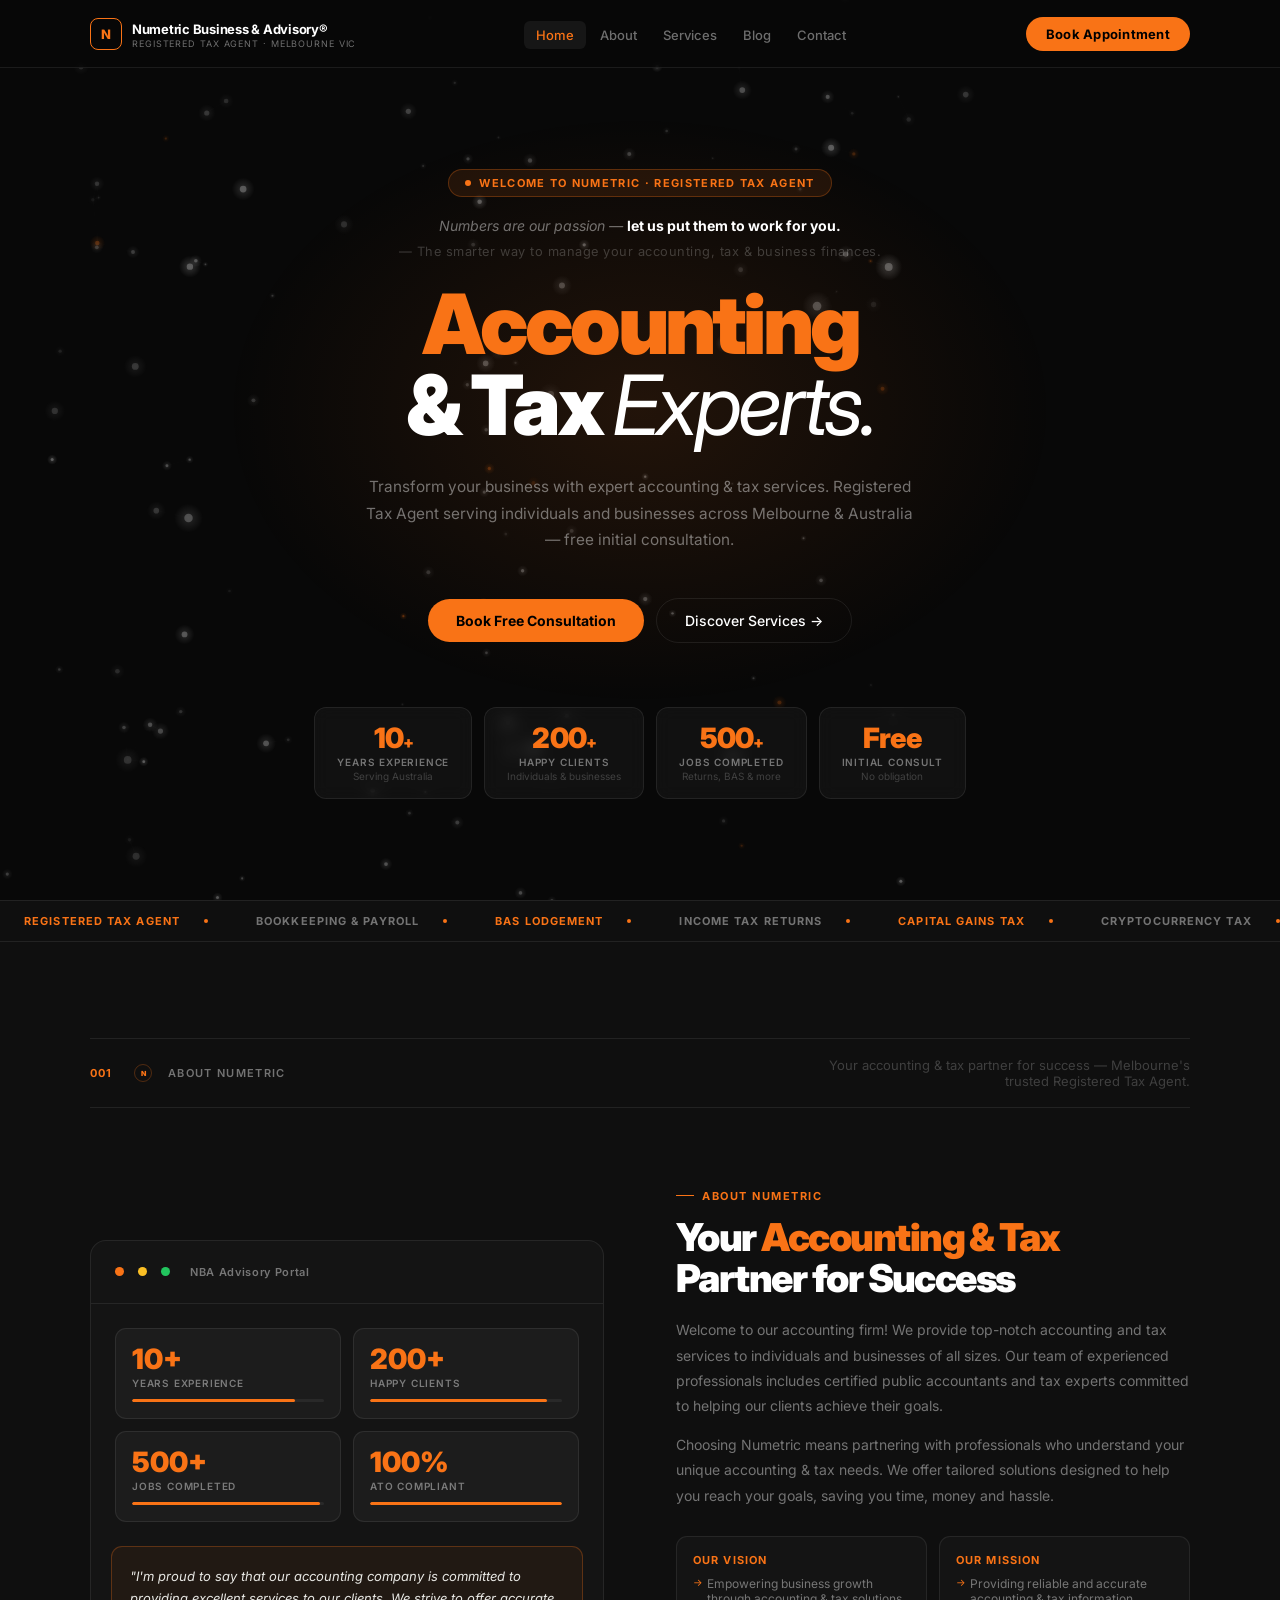
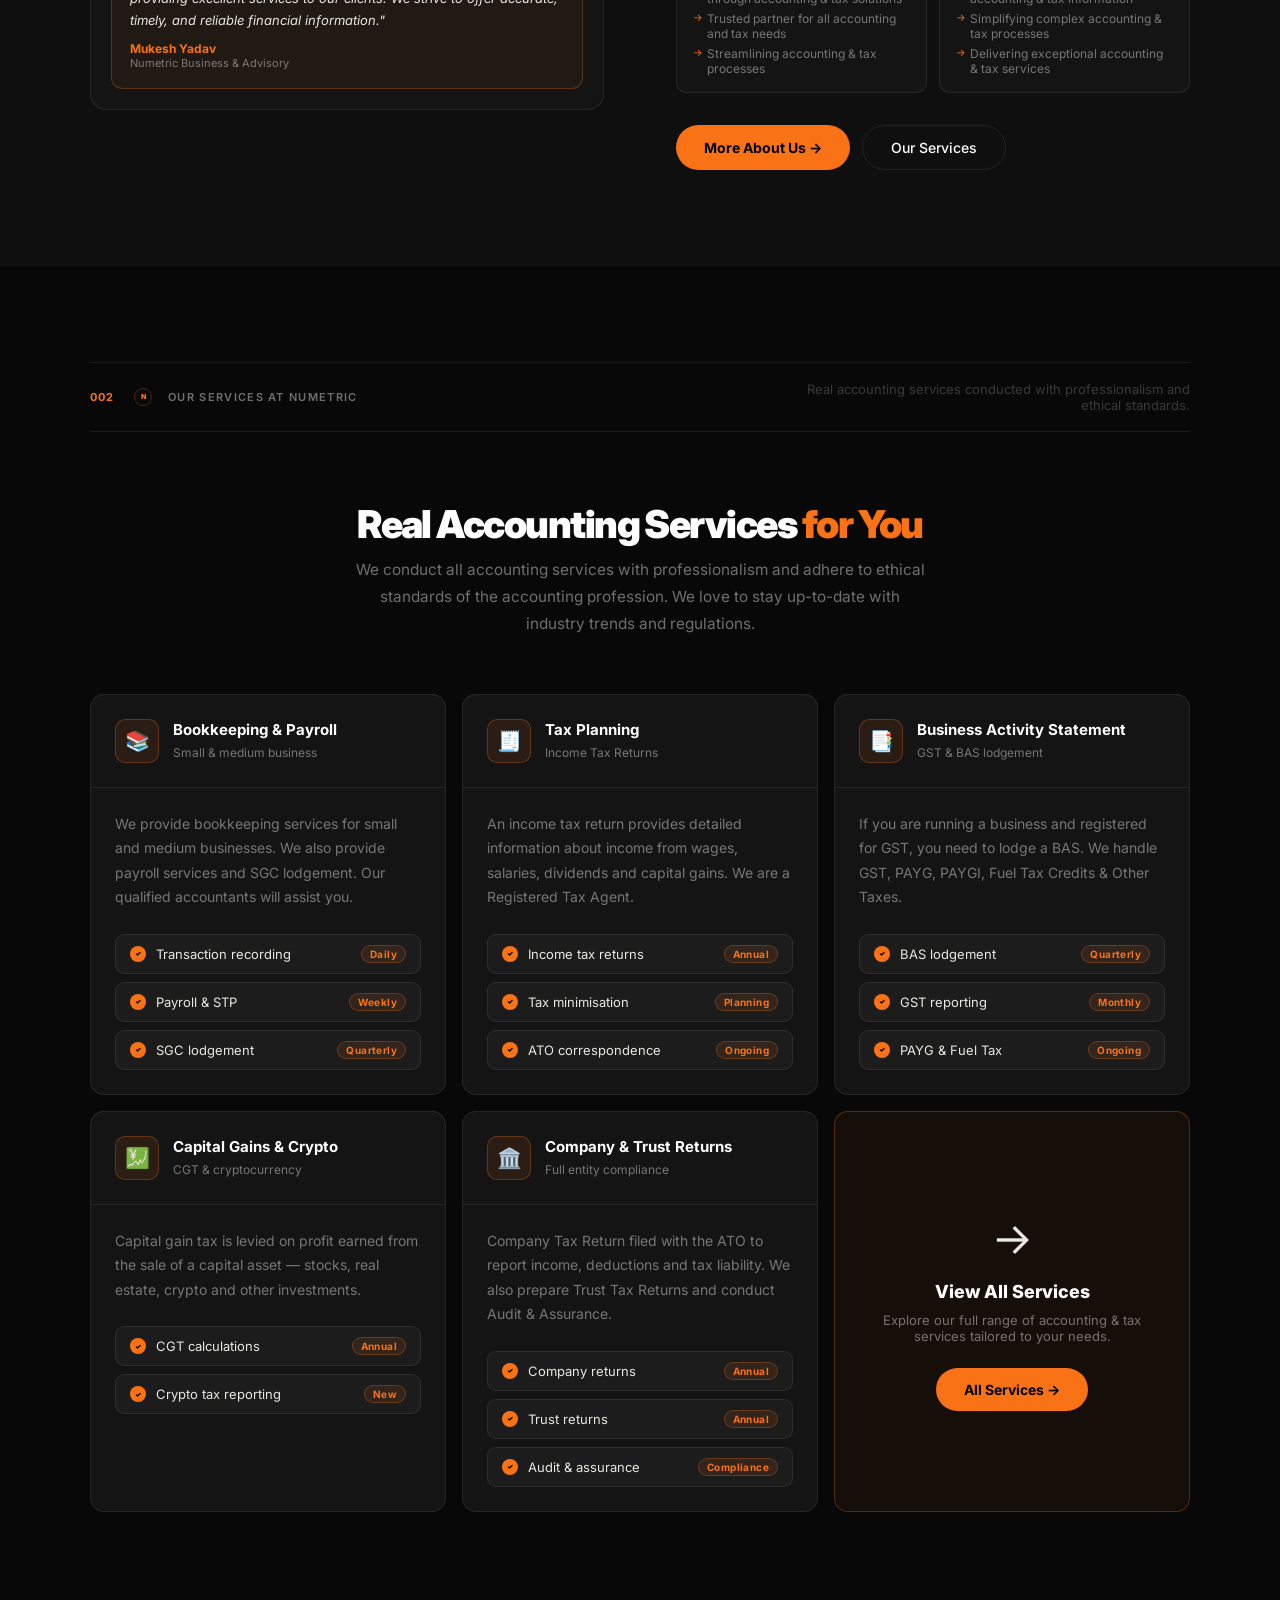
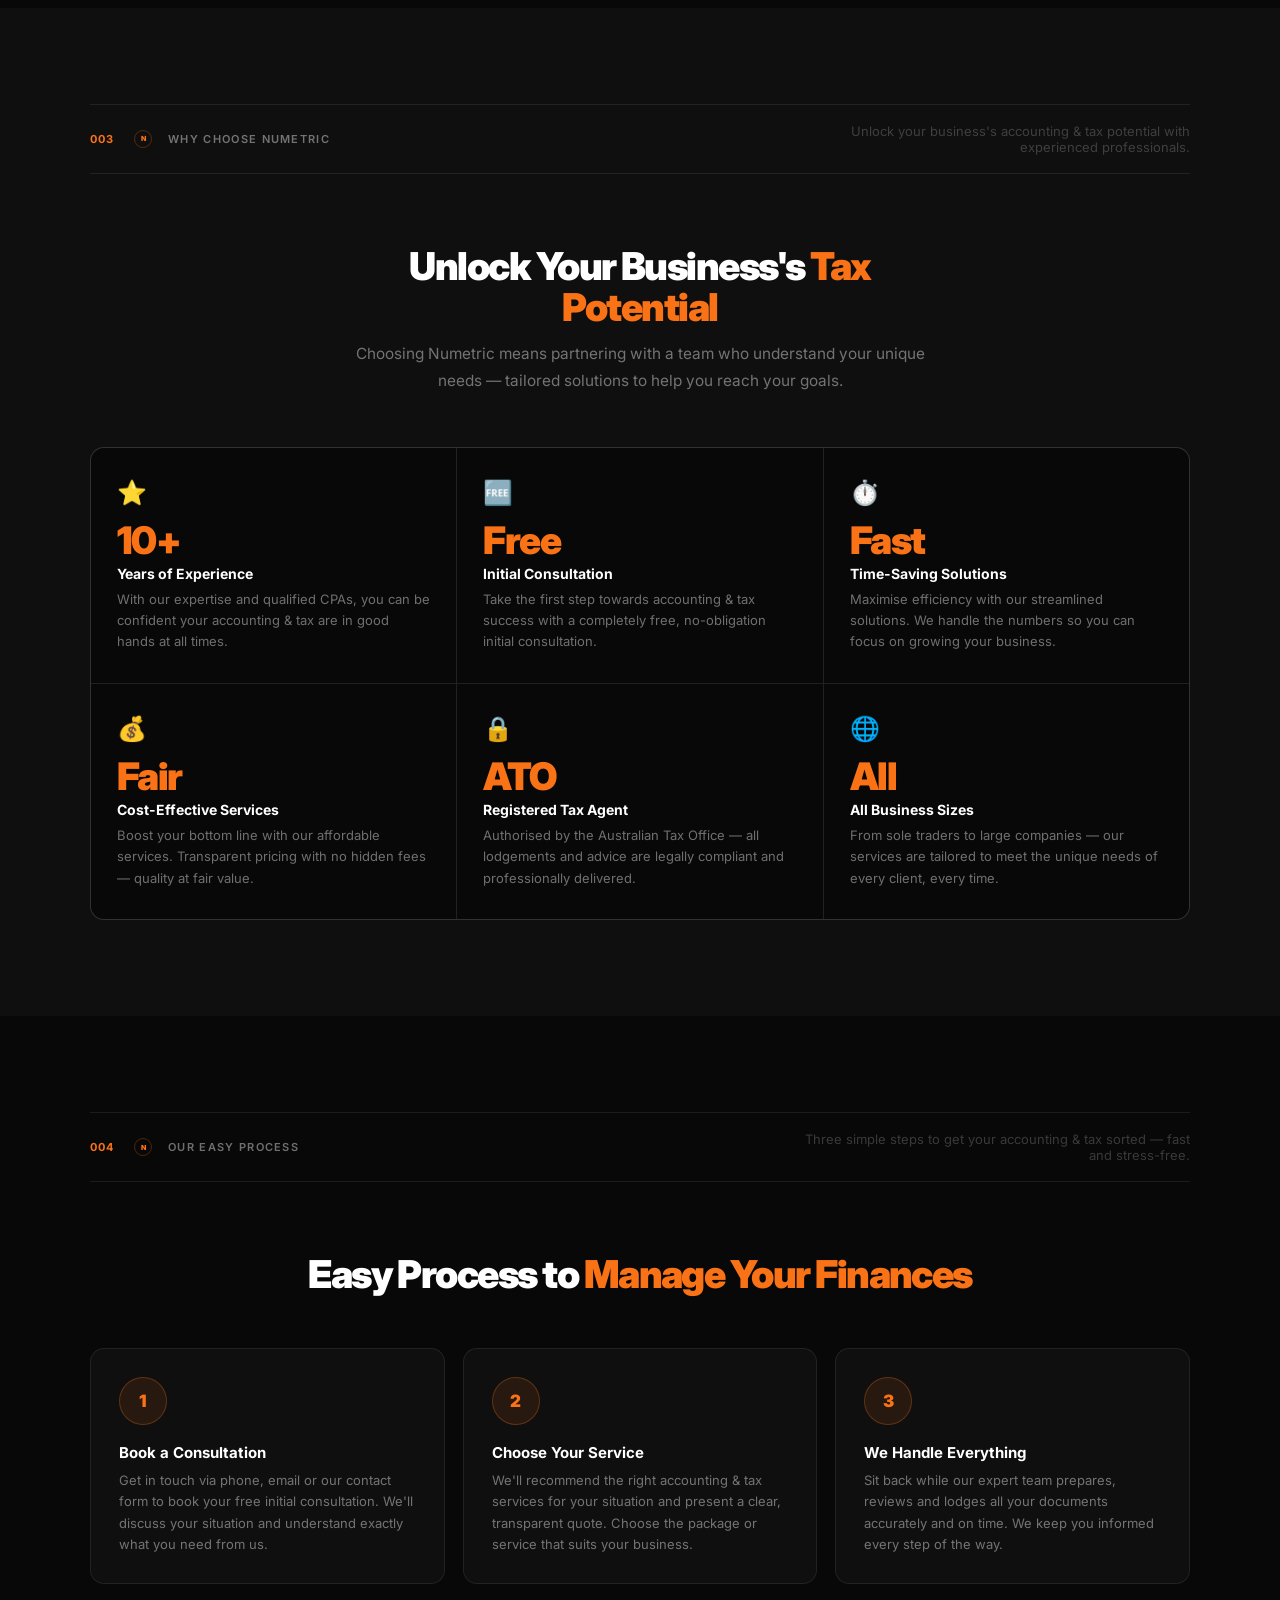
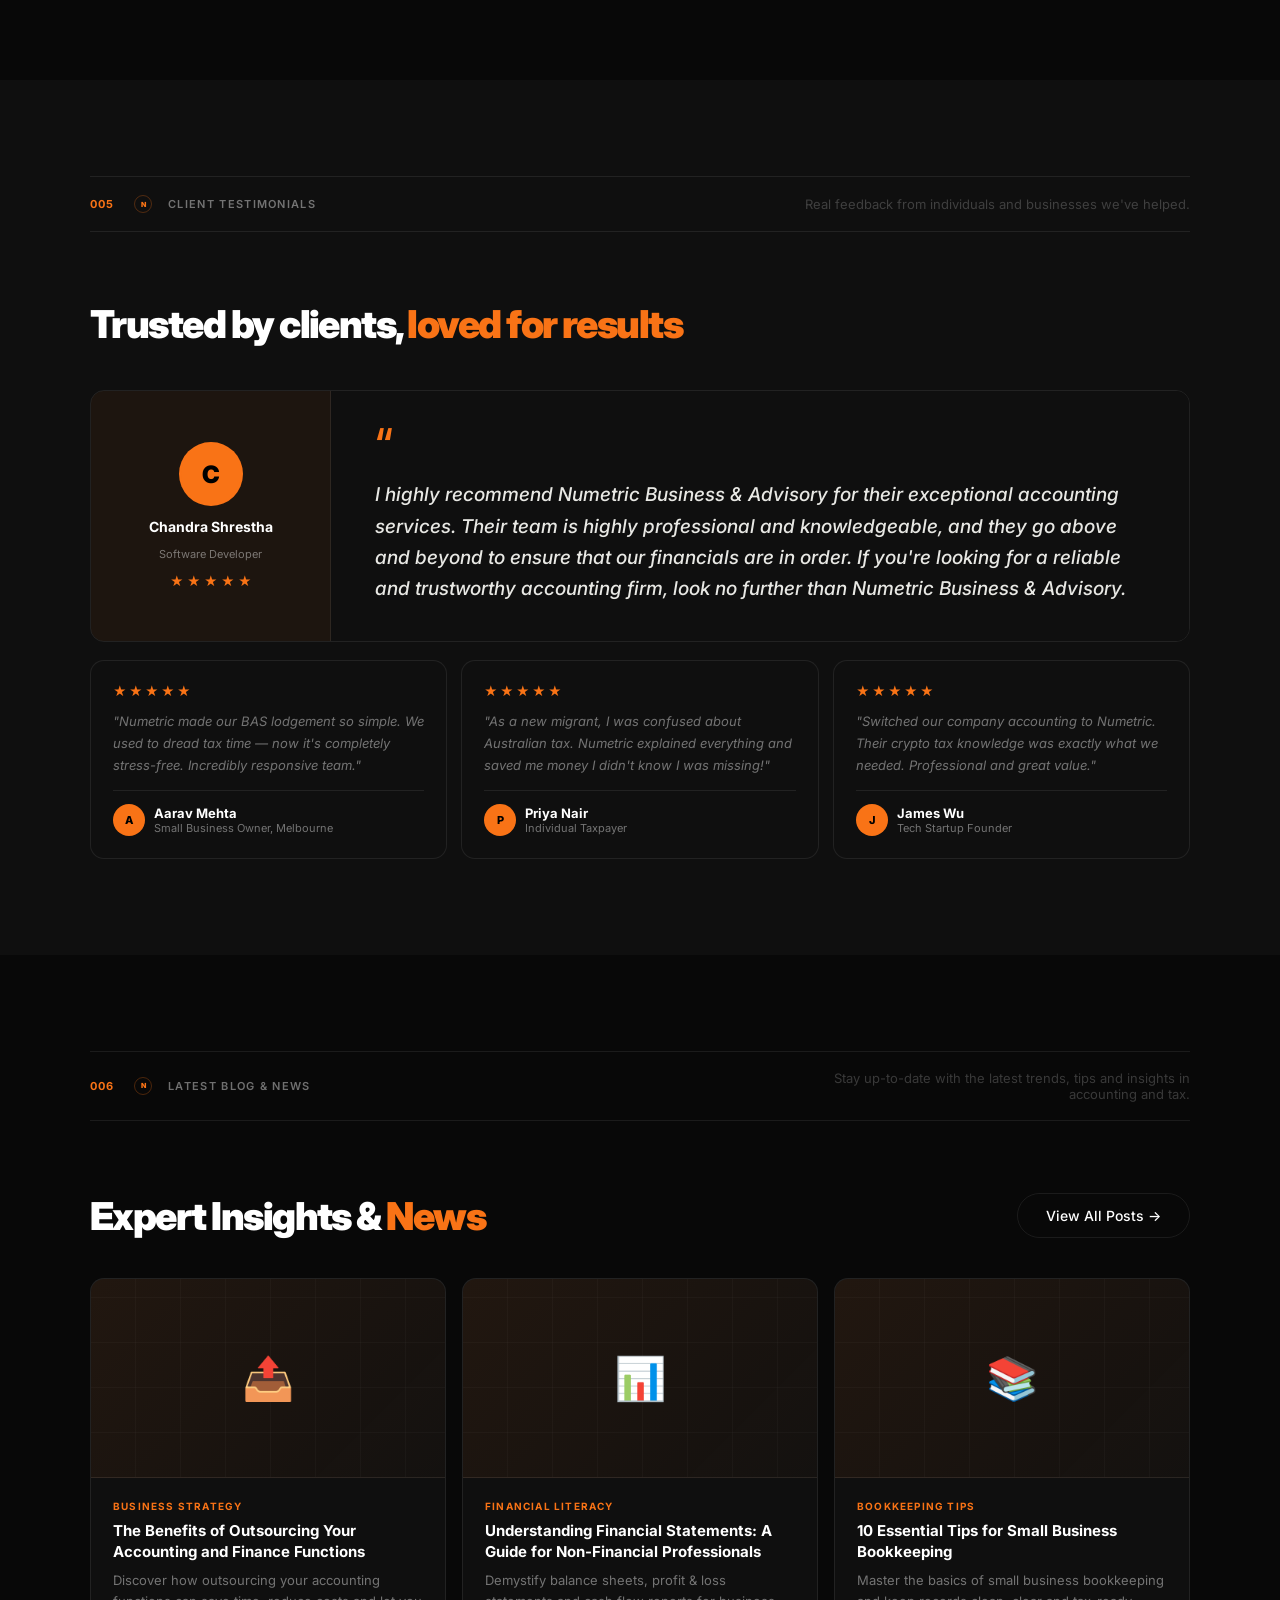
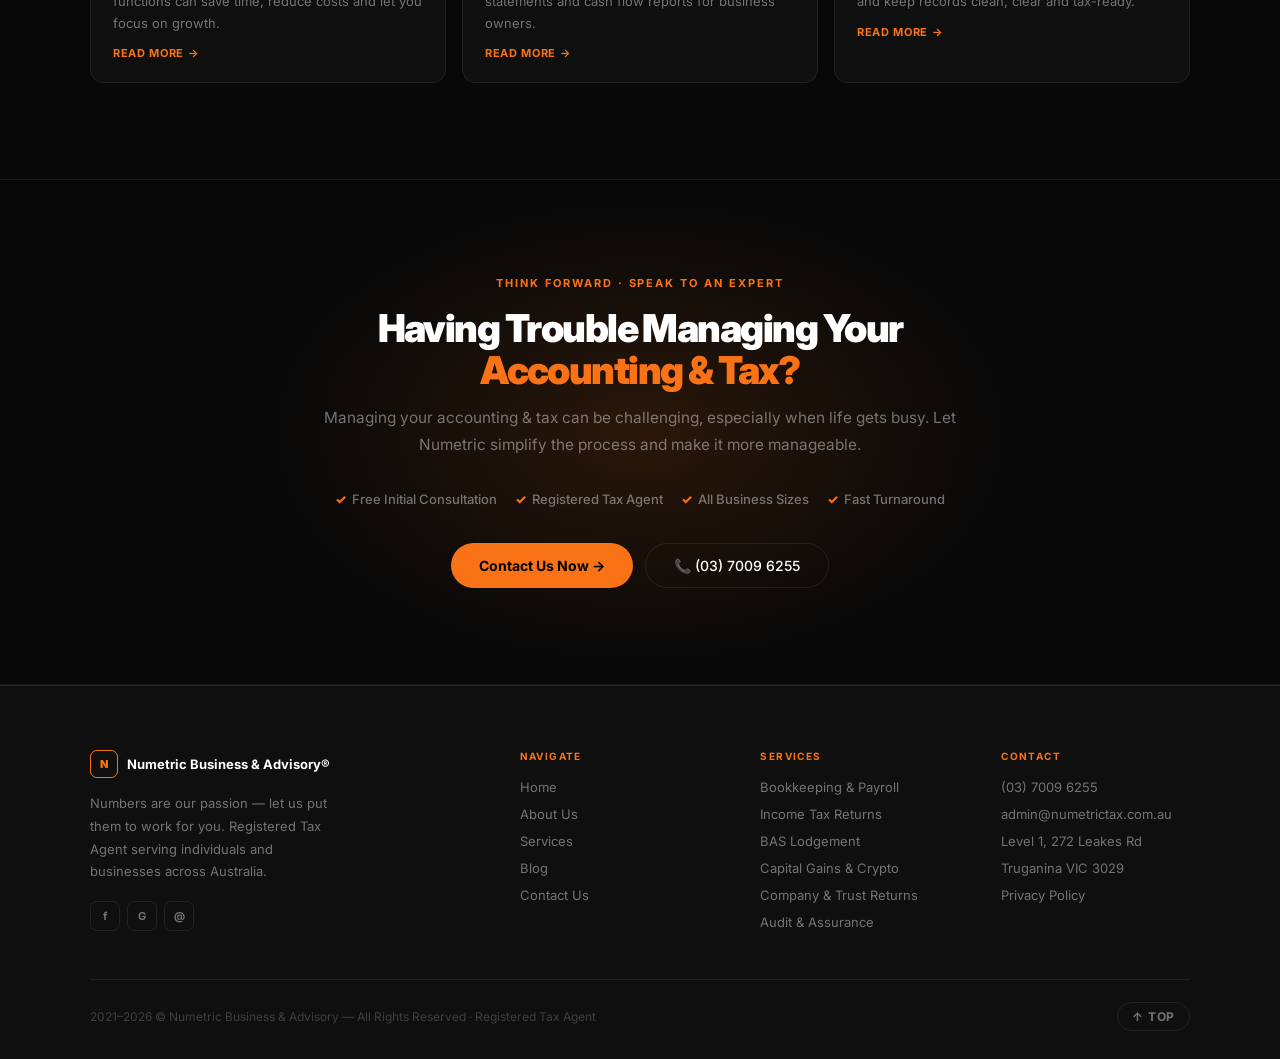
==== commit 1e4eeeb1: "Add files via upload" ====
--- a/index.html
+++ b/index.html
@@ -6,7 +6,7 @@
 <meta name="description" content="Numetric Business & Advisory — Registered Tax Agent providing expert accounting, tax planning, bookkeeping, BAS and more. Free consultation. Truganina VIC.">
 <link rel="preconnect" href="https://fonts.googleapis.com">
 <link href="https://fonts.googleapis.com/css2?family=Inter:ital,wght@0,300;0,400;0,500;0,600;0,700;0,800;0,900;1,400&display=swap" rel="stylesheet">
-<link rel="stylesheet" href="_shared.css">
+<link rel="stylesheet" href="shared.css">
 </head>
 <body>
 <canvas id="dna"></canvas>
@@ -433,6 +433,6 @@
   </div>
 </footer>
 
-<script src="_shared.js"></script>
+<script src="shared.js"></script>
 </body>
 </html>
--- a/shared.css
+++ b/shared.css
@@ -0,0 +1,262 @@
+/* ── PLATFORM® DESIGN SYSTEM ── NBA Numetric ── */
+*,*::before,*::after{box-sizing:border-box;margin:0;padding:0}
+html{scroll-behavior:smooth}
+
+:root{
+  --bg:#080808; --bg2:#0f0f0f; --bg3:#141414; --bg4:#1c1c1c;
+  --white:#ffffff; --off:#e8e8e4;
+  --orange:#f97316; --orange2:#fb923c; --orange-dk:#ea6c0a;
+  --border:rgba(255,255,255,.08); --border-o:rgba(249,115,22,.28);
+  --muted:rgba(255,255,255,.42); --muted2:rgba(255,255,255,.2);
+  --max:1260px; --pad:80px; --nav-h:68px;
+  --ease:cubic-bezier(.25,.46,.45,.94);
+}
+
+html{background:#080808}
+body{font-family:'Inter',system-ui,sans-serif;background:#080808;background:var(--bg);color:#e8e8e4;color:var(--off);overflow-x:hidden;-webkit-font-smoothing:antialiased;min-height:100vh}
+#dna{position:fixed;inset:0;z-index:0;pointer-events:none;opacity:.5;display:block}
+.wrap{max-width:var(--max);margin:0 auto;padding:0 var(--pad);position:relative;z-index:2}
+section{padding:96px 0;position:relative}
+
+/* NAV */
+nav{position:fixed;top:0;left:0;right:0;z-index:1000;height:var(--nav-h);background:rgba(8,8,8,.8);backdrop-filter:blur(20px);border-bottom:1px solid var(--border);display:flex;align-items:center}
+.nav-w{max-width:var(--max);margin:0 auto;padding:0 var(--pad);display:flex;align-items:center;justify-content:space-between;width:100%;gap:24px}
+.n-logo{display:flex;align-items:center;gap:10px;text-decoration:none;flex-shrink:0}
+.n-mark{width:32px;height:32px;border:1.5px solid var(--orange);border-radius:8px;display:flex;align-items:center;justify-content:center;font-size:13px;font-weight:800;color:var(--orange);flex-shrink:0}
+.n-name{font-size:13px;font-weight:700;color:var(--white);letter-spacing:-.02em;line-height:1.2}
+.n-sub{font-size:9px;color:var(--muted);display:block;letter-spacing:.1em;text-transform:uppercase}
+.n-links{display:flex;align-items:center;gap:2px;list-style:none}
+.n-links a{font-size:13px;font-weight:500;color:var(--muted);text-decoration:none;padding:6px 12px;border-radius:6px;transition:color .18s,background .18s}
+.n-links a:hover,.n-links a.active{color:var(--white);background:rgba(255,255,255,.06)}
+.n-links a.active{color:var(--orange)}
+.btn-n{background:var(--orange);color:#000;padding:9px 20px;border-radius:999px;font-size:13px;font-weight:700;text-decoration:none;transition:background .2s,transform .15s;flex-shrink:0;letter-spacing:.02em}
+.btn-n:hover{background:var(--orange2);transform:translateY(-1px)}
+.hbg{display:none;flex-direction:column;gap:4px;background:none;border:none;cursor:pointer;padding:8px}
+.hbg span{display:block;width:20px;height:1.5px;background:var(--white);transition:all .25s}
+.mob{display:none;position:fixed;inset:0;background:var(--bg);z-index:999;flex-direction:column;align-items:flex-start;justify-content:center;padding:0 40px;gap:0;opacity:0;pointer-events:none;transition:opacity .3s}
+.mob.open{opacity:1;pointer-events:all}
+.mob a{font-size:32px;font-weight:800;color:var(--white);text-decoration:none;padding:14px 0;border-bottom:1px solid var(--border);width:100%;transition:color .2s;letter-spacing:-.03em}
+.mob a:first-child{border-top:1px solid var(--border)}
+.mob a:hover{color:var(--orange)}
+.mob-x{position:absolute;top:20px;right:20px;background:none;border:1px solid var(--border);border-radius:8px;color:var(--white);font-size:18px;cursor:pointer;padding:7px 13px;line-height:1}
+
+/* BUTTONS */
+.btn-o{display:inline-flex;align-items:center;gap:8px;background:var(--orange);color:#000;padding:13px 28px;border-radius:999px;font-size:14px;font-weight:700;text-decoration:none;transition:background .2s,transform .15s;white-space:nowrap}
+.btn-o:hover{background:var(--orange2);transform:translateY(-1px)}
+.btn-g{display:inline-flex;align-items:center;gap:8px;background:transparent;color:var(--white);border:1px solid var(--border);padding:13px 28px;border-radius:999px;font-size:14px;font-weight:500;text-decoration:none;transition:border-color .2s,background .2s,transform .15s;white-space:nowrap}
+.btn-g:hover{border-color:rgba(255,255,255,.3);background:rgba(255,255,255,.05);transform:translateY(-1px)}
+
+/* SECTION DIVIDER */
+.sdiv{display:flex;align-items:center;gap:16px;padding:18px 0;border-top:1px solid var(--border);border-bottom:1px solid var(--border);margin-bottom:72px}
+.sdiv-num{font-size:11px;font-weight:700;color:var(--orange);letter-spacing:.1em;min-width:28px}
+.sdiv-dot{width:18px;height:18px;border:1.5px solid var(--border-o);border-radius:50%;display:flex;align-items:center;justify-content:center;flex-shrink:0}
+.sdiv-dot::after{content:'N';font-size:7px;font-weight:900;color:var(--orange)}
+.sdiv-t{font-size:11px;font-weight:600;letter-spacing:.12em;text-transform:uppercase;color:var(--muted);flex:1}
+.sdiv-s{font-size:13px;color:var(--muted2);text-align:right;max-width:400px}
+
+/* EYEBROW */
+.ey{display:inline-flex;align-items:center;gap:8px;font-size:11px;font-weight:700;letter-spacing:.14em;text-transform:uppercase;color:var(--orange);margin-bottom:14px}
+.ey::before{content:'';display:block;width:18px;height:1px;background:var(--orange)}
+
+/* HEADINGS */
+.h1{font-size:clamp(44px,6.5vw,96px);font-weight:900;line-height:.98;letter-spacing:-.045em;color:var(--white)}
+.h1 .o{color:var(--orange)}.h1 .i{font-style:italic;font-weight:400}
+.h2{font-size:clamp(28px,3vw,46px);font-weight:900;line-height:1.08;letter-spacing:-.04em;color:var(--white)}
+.h2 .o{color:var(--orange)}
+.h3{font-size:clamp(20px,2vw,30px);font-weight:800;line-height:1.15;letter-spacing:-.03em;color:var(--white)}
+.h3 .o{color:var(--orange)}
+.lead{font-size:clamp(14px,1.2vw,17px);line-height:1.75;color:var(--muted)}
+.body-t{font-size:14px;line-height:1.8;color:var(--muted)}
+
+/* TICKER */
+.ticker{border-top:1px solid var(--border);border-bottom:1px solid var(--border);padding:13px 0;overflow:hidden;background:var(--bg2);position:relative;z-index:2}
+.t-track{display:flex;gap:0;animation:tick 30s linear infinite;width:max-content}
+.ticker:hover .t-track{animation-play-state:paused}
+@keyframes tick{from{transform:translateX(0)}to{transform:translateX(-50%)}}
+.t-item{display:flex;align-items:center;gap:24px;padding:0 24px;font-size:11px;font-weight:700;letter-spacing:.1em;text-transform:uppercase;color:var(--muted);white-space:nowrap}
+.t-dot{width:4px;height:4px;border-radius:50%;background:var(--orange);flex-shrink:0}
+.t-item.o{color:var(--orange)}
+
+/* CARDS */
+.card{background:var(--bg3);border:1px solid var(--border);border-radius:14px;transition:border-color .25s,transform .25s}
+.card:hover{border-color:var(--border-o);transform:translateY(-3px)}
+.card-o{border-color:var(--border-o);background:rgba(249,115,22,.04)}
+
+/* WHY GRID */
+.why-grid{display:grid;grid-template-columns:repeat(3,1fr);gap:1px;background:var(--border);border:1px solid var(--border);border-radius:14px;overflow:hidden}
+.wc{background:var(--bg);padding:30px 26px;position:relative;overflow:hidden;transition:background .2s}
+.wc::after{content:'';position:absolute;top:0;left:0;width:100%;height:2px;background:var(--orange);transform:scaleX(0);transform-origin:left;transition:transform .35s}
+.wc:hover{background:rgba(249,115,22,.03)}.wc:hover::after{transform:scaleX(1)}
+.wc-num{font-size:38px;font-weight:900;color:var(--orange);line-height:1;margin-bottom:6px;letter-spacing:-.04em}
+.wc-title{font-size:14px;font-weight:700;color:var(--white);margin-bottom:7px}
+.wc-body{font-size:13px;line-height:1.65;color:var(--muted)}
+
+/* PROCESS */
+.proc-grid{display:grid;grid-template-columns:repeat(3,1fr);gap:18px}
+.pc{background:var(--bg2);border:1px solid var(--border);border-radius:14px;padding:28px;transition:border-color .25s,transform .3s}
+.pc:hover{border-color:var(--border-o);transform:translateY(-4px)}
+.pc-num{width:48px;height:48px;border-radius:50%;background:rgba(249,115,22,.1);border:1.5px solid var(--border-o);display:flex;align-items:center;justify-content:center;font-size:17px;font-weight:900;color:var(--orange);margin-bottom:18px}
+.pc-title{font-size:15px;font-weight:700;color:var(--white);margin-bottom:8px}
+.pc-body{font-size:13px;line-height:1.65;color:var(--muted)}
+
+/* FAQ */
+.faq-item{border-bottom:1px solid var(--border)}
+.faq-btn{display:flex;justify-content:space-between;align-items:center;gap:16px;width:100%;background:none;border:none;padding:20px 0;cursor:pointer;font-family:'Inter',sans-serif;font-size:15px;font-weight:600;color:var(--white);text-align:left;transition:color .18s}
+.faq-btn:hover{color:var(--orange)}
+.faq-ic{width:24px;height:24px;border-radius:50%;border:1.5px solid var(--border);display:flex;align-items:center;justify-content:center;font-size:14px;color:var(--muted);flex-shrink:0;transition:border-color .2s,color .2s,transform .25s}
+.faq-item.open .faq-ic{border-color:var(--orange);color:var(--orange);transform:rotate(45deg)}
+.faq-ans{font-size:14px;line-height:1.8;color:var(--muted);padding-bottom:20px;display:none}
+.faq-item.open .faq-ans{display:block}
+
+/* TESTI */
+.testi-feat{display:grid;grid-template-columns:240px 1fr;border:1px solid var(--border);border-radius:14px;overflow:hidden;margin-bottom:18px;transition:border-color .3s}
+.testi-feat:hover{border-color:var(--border-o)}
+.tf-side{background:rgba(249,115,22,.06);border-right:1px solid var(--border);display:flex;flex-direction:column;align-items:center;justify-content:center;padding:32px 24px;gap:12px}
+.tf-av{width:64px;height:64px;border-radius:50%;background:var(--orange);border:2px solid var(--border-o);display:flex;align-items:center;justify-content:center;font-size:24px;font-weight:900;color:#000}
+.tf-name{font-size:14px;font-weight:700;color:var(--white);text-align:center}
+.tf-role{font-size:11px;color:var(--muted);text-align:center}
+.tf-stars{display:flex;gap:3px}
+.ts{color:var(--orange);font-size:13px}
+.tf-body{padding:36px 44px;background:var(--bg2);display:flex;flex-direction:column;justify-content:center}
+.tf-q{font-size:clamp(14px,1.5vw,19px);font-weight:500;line-height:1.65;color:var(--off);font-style:italic}
+.tf-q::before{content:'\201C';font-size:48px;color:var(--orange);line-height:.8;display:block;margin-bottom:14px;font-style:normal}
+.tc-grid{display:grid;grid-template-columns:repeat(3,1fr);gap:14px}
+.tc{background:var(--bg2);border:1px solid var(--border);border-radius:14px;padding:22px;transition:border-color .25s,transform .25s}
+.tc:hover{border-color:var(--border-o);transform:translateY(-3px)}
+.tc-stars{display:flex;gap:2px;margin-bottom:11px}
+.tc-q{font-size:13px;line-height:1.7;color:var(--muted);font-style:italic;margin-bottom:14px}
+.tc-auth{display:flex;align-items:center;gap:9px;border-top:1px solid var(--border);padding-top:13px}
+.tc-av{width:32px;height:32px;border-radius:50%;background:var(--orange);display:flex;align-items:center;justify-content:center;font-size:11px;font-weight:800;color:#000;flex-shrink:0}
+.tc-name{font-size:13px;font-weight:700;color:var(--white)}
+.tc-role{font-size:11px;color:var(--muted)}
+
+/* CONTACT FORM */
+.cform{background:var(--bg2);border:1px solid var(--border);border-radius:14px;overflow:hidden}
+.cform-head{padding:22px 26px;border-bottom:1px solid var(--border)}
+.cform-head h3{font-size:18px;font-weight:800;color:var(--white);margin-bottom:4px;letter-spacing:-.02em}
+.cform-head p{font-size:13px;color:var(--muted)}
+.cform-body{padding:26px;display:flex;flex-direction:column;gap:13px}
+.fg{display:flex;flex-direction:column;gap:5px}
+.fg label{font-size:10px;font-weight:700;letter-spacing:.1em;text-transform:uppercase;color:var(--orange)}
+.fg input,.fg select,.fg textarea{background:var(--bg3);border:1px solid var(--border);border-radius:8px;padding:11px 14px;font-family:'Inter',sans-serif;font-size:14px;color:var(--white);outline:none;transition:border-color .2s;width:100%}
+.fg input:focus,.fg select:focus,.fg textarea:focus{border-color:var(--border-o)}
+.fg input::placeholder,.fg textarea::placeholder{color:var(--muted2)}
+.fg textarea{height:96px;resize:vertical}
+.fg select{cursor:pointer;appearance:none;color:var(--off);background-image:url("data:image/svg+xml,%3Csvg width='11' height='7' viewBox='0 0 11 7' xmlns='http://www.w3.org/2000/svg'%3E%3Cpath d='M1 1l4.5 5L10 1' stroke='%23f97316' stroke-width='1.5' fill='none' stroke-linecap='round'/%3E%3C/svg%3E");background-repeat:no-repeat;background-position:right 13px center}
+.fg select option{background:var(--bg3)}
+.fg-row{display:grid;grid-template-columns:1fr 1fr;gap:13px}
+.fsub{width:100%;background:var(--orange);color:#000;padding:13px;border:none;border-radius:999px;font-family:'Inter',sans-serif;font-size:14px;font-weight:800;letter-spacing:.04em;cursor:pointer;transition:background .2s,transform .15s}
+.fsub:hover{background:var(--orange2);transform:translateY(-1px)}
+.fnote{font-size:11px;color:var(--muted2);text-align:center;margin-top:7px}
+
+/* CTA BANNER */
+.cta-band{background:var(--bg);border-top:1px solid var(--border);border-bottom:1px solid var(--border);padding:96px var(--pad);text-align:center;position:relative;overflow:hidden}
+.cta-band::before{content:'';position:absolute;top:50%;left:50%;transform:translate(-50%,-50%);width:800px;height:500px;background:radial-gradient(ellipse,rgba(249,115,22,.14) 0%,transparent 65%);pointer-events:none}
+.cta-in{position:relative;z-index:2;max-width:640px;margin:0 auto}
+.cta-lbl{font-size:11px;font-weight:700;letter-spacing:.18em;text-transform:uppercase;color:var(--orange);margin-bottom:18px;display:block}
+.cta-checks{display:flex;justify-content:center;flex-wrap:wrap;gap:18px;margin-bottom:36px}
+.cta-chk{font-size:13px;font-weight:500;color:var(--muted);display:flex;align-items:center;gap:6px}
+.cta-chk::before{content:'✓';color:var(--orange);font-weight:800}
+.cta-btns{display:flex;justify-content:center;gap:12px;flex-wrap:wrap}
+
+/* FOOTER */
+footer{background:var(--bg2);border-top:1px solid var(--border);padding:64px 0 28px}
+.ft-inner{max-width:var(--max);margin:0 auto;padding:0 var(--pad)}
+.ft-top{display:grid;grid-template-columns:2fr 1fr 1fr 1fr;gap:52px;margin-bottom:48px}
+.ft-brand-row{display:flex;align-items:center;gap:9px;margin-bottom:14px}
+.ft-mark{width:28px;height:28px;border:1.5px solid var(--orange);border-radius:7px;display:flex;align-items:center;justify-content:center;font-size:11px;font-weight:900;color:var(--orange)}
+.ft-name{font-size:13px;font-weight:700;color:var(--white)}
+.ft-tag{font-size:13px;line-height:1.75;color:var(--muted);margin-bottom:18px;max-width:240px}
+.ft-socs{display:flex;gap:7px}
+.ft-soc{width:30px;height:30px;border:1px solid var(--border);border-radius:7px;display:flex;align-items:center;justify-content:center;font-size:11px;font-weight:700;color:var(--muted);text-decoration:none;transition:border-color .18s,color .18s}
+.ft-soc:hover{border-color:var(--orange);color:var(--orange)}
+.ft-col h5{font-size:10px;font-weight:700;letter-spacing:.14em;text-transform:uppercase;color:var(--orange);margin-bottom:14px}
+.ft-col ul{list-style:none;display:flex;flex-direction:column;gap:7px}
+.ft-col a{font-size:13px;color:var(--muted);text-decoration:none;transition:color .18s}
+.ft-col a:hover{color:var(--orange)}
+.ft-bot{border-top:1px solid var(--border);padding-top:22px;display:flex;justify-content:space-between;align-items:center;flex-wrap:wrap;gap:12px}
+.ft-copy{font-size:12px;color:var(--muted2)}
+.ft-top-btn{font-size:12px;font-weight:700;color:var(--muted);text-decoration:none;border:1px solid var(--border);padding:6px 14px;border-radius:999px;transition:color .18s,border-color .18s;letter-spacing:.06em}
+.ft-top-btn:hover{color:var(--orange);border-color:var(--border-o)}
+
+/* SCROLL REVEAL */
+.sr{opacity:0;transform:translateY(26px);transition:opacity .65s var(--ease),transform .65s var(--ease)}
+.sr.vis{opacity:1;transform:none}
+.sr-l{opacity:0;transform:translateX(-26px);transition:opacity .65s var(--ease),transform .65s var(--ease)}
+.sr-l.vis{opacity:1;transform:none}
+.sr-r{opacity:0;transform:translateX(26px);transition:opacity .65s var(--ease),transform .65s var(--ease)}
+.sr-r.vis{opacity:1;transform:none}
+.d1{transition-delay:.08s}.d2{transition-delay:.16s}.d3{transition-delay:.24s}
+.d4{transition-delay:.32s}.d5{transition-delay:.4s}.d6{transition-delay:.48s}
+
+/* PAGE HERO (inner pages) */
+.page-hero{padding:calc(var(--nav-h)+72px) 0 64px;border-bottom:1px solid var(--border);text-align:center;position:relative}
+.page-hero::before{content:'';position:absolute;top:0;left:50%;transform:translateX(-50%);width:700px;height:400px;background:radial-gradient(ellipse,rgba(249,115,22,.1) 0%,transparent 65%);pointer-events:none}
+.breadcrumb{font-size:12px;color:var(--muted);margin-bottom:16px;display:flex;align-items:center;justify-content:center;gap:8px}
+.breadcrumb a{color:var(--orange);text-decoration:none}
+.breadcrumb span{color:var(--muted2)}
+
+/* SERVICE CARD */
+.svc-card{background:var(--bg3);border:1px solid var(--border);border-radius:14px;overflow:hidden;transition:border-color .25s,transform .3s}
+.svc-card:hover{border-color:var(--border-o);transform:translateY(-4px)}
+.svc-head{display:flex;align-items:center;gap:14px;padding:24px;border-bottom:1px solid var(--border)}
+.svc-icon{width:44px;height:44px;border-radius:10px;border:1px solid var(--border-o);background:rgba(249,115,22,.1);display:flex;align-items:center;justify-content:center;font-size:20px;flex-shrink:0}
+.svc-htext h3{font-size:15px;font-weight:700;color:var(--white);margin-bottom:2px}
+.svc-htext span{font-size:12px;color:var(--muted)}
+.svc-body-p{padding:24px;font-size:14px;line-height:1.75;color:var(--muted)}
+.svc-items-p{padding:0 24px 24px;display:flex;flex-direction:column;gap:8px}
+.si{display:flex;align-items:center;gap:10px;font-size:13px;color:var(--off);background:var(--bg4);border:1px solid var(--border);border-radius:9px;padding:10px 14px;transition:border-color .2s}
+.si:hover{border-color:var(--border-o)}
+.si-chk{width:16px;height:16px;border-radius:50%;background:var(--orange);display:flex;align-items:center;justify-content:center;font-size:7px;color:#000;font-weight:900;flex-shrink:0}
+.si-tag{margin-left:auto;font-size:10px;font-weight:700;color:var(--orange);background:rgba(249,115,22,.1);border:1px solid var(--border-o);padding:2px 8px;border-radius:999px;letter-spacing:.04em}
+
+/* BLOG CARD */
+.bc{background:var(--bg2);border:1px solid var(--border);border-radius:14px;overflow:hidden;text-decoration:none;display:block;transition:border-color .25s,transform .3s}
+.bc:hover{border-color:var(--border-o);transform:translateY(-4px)}
+.bc-img{aspect-ratio:16/9;background:linear-gradient(135deg,rgba(249,115,22,.08),rgba(249,115,22,.02));border-bottom:1px solid var(--border);display:flex;align-items:center;justify-content:center;font-size:42px;position:relative;overflow:hidden}
+.bc-img::before{content:'';position:absolute;inset:0;background:repeating-linear-gradient(0deg,transparent,transparent 44px,var(--border) 44px,var(--border) 45px),repeating-linear-gradient(90deg,transparent,transparent 44px,var(--border) 44px,var(--border) 45px);opacity:.35}
+.bc-body{padding:22px}
+.bc-cat{font-size:10px;font-weight:700;letter-spacing:.12em;text-transform:uppercase;color:var(--orange);margin-bottom:8px;display:block}
+.bc-title{font-size:15px;font-weight:700;color:var(--white);line-height:1.4;margin-bottom:8px}
+.bc-excerpt{font-size:13px;line-height:1.65;color:var(--muted);margin-bottom:12px}
+.bc-link{font-size:11px;font-weight:700;color:var(--orange);display:flex;align-items:center;gap:5px;letter-spacing:.06em;text-transform:uppercase;transition:gap .2s}
+.bc:hover .bc-link{gap:9px}
+
+/* CONTACT INFO */
+.ci-list{border:1px solid var(--border);border-radius:14px;overflow:hidden}
+.ci-item{display:flex;gap:13px;align-items:flex-start;padding:16px 18px;border-bottom:1px solid var(--border);background:var(--bg2);transition:background .15s}
+.ci-item:last-child{border-bottom:none}
+.ci-item:hover{background:var(--bg3)}
+.ci-icon{width:34px;height:34px;background:rgba(249,115,22,.1);border:1px solid var(--border-o);border-radius:8px;display:flex;align-items:center;justify-content:center;font-size:14px;flex-shrink:0}
+.ci-lbl{font-size:10px;font-weight:700;letter-spacing:.1em;text-transform:uppercase;color:var(--orange);margin-bottom:3px}
+.ci-val{font-size:14px;font-weight:500;color:var(--off);text-decoration:none;transition:color .18s}
+.ci-val:hover{color:var(--orange)}
+
+/* RESPONSIVE */
+@media(max-width:1024px){
+  :root{--pad:40px}
+  .ft-top{grid-template-columns:1fr 1fr;gap:36px}
+  .why-grid{grid-template-columns:1fr 1fr}
+  .proc-grid,.tc-grid{grid-template-columns:1fr 1fr}
+  .testi-feat{grid-template-columns:1fr}
+  .tf-side{flex-direction:row;justify-content:flex-start;padding:22px}
+  section{padding:72px 0}
+}
+@media(max-width:768px){
+  :root{--pad:20px}
+  .n-links,.btn-n{display:none}
+  .hbg{display:flex}
+  .why-grid{grid-template-columns:1fr}
+  .proc-grid,.tc-grid{grid-template-columns:1fr}
+  .ft-top{grid-template-columns:1fr}
+  .ft-bot{flex-direction:column;align-items:flex-start}
+  .fg-row{grid-template-columns:1fr}
+  .sdiv-s{display:none}
+  section{padding:56px 0}
+  .cta-band{padding:72px var(--pad)}
+  .cta-btns{flex-direction:column;align-items:center}
+}
+@media(max-width:480px){
+  .h1{letter-spacing:-.035em}
+  .cta-checks{flex-direction:column;align-items:center}
+}
